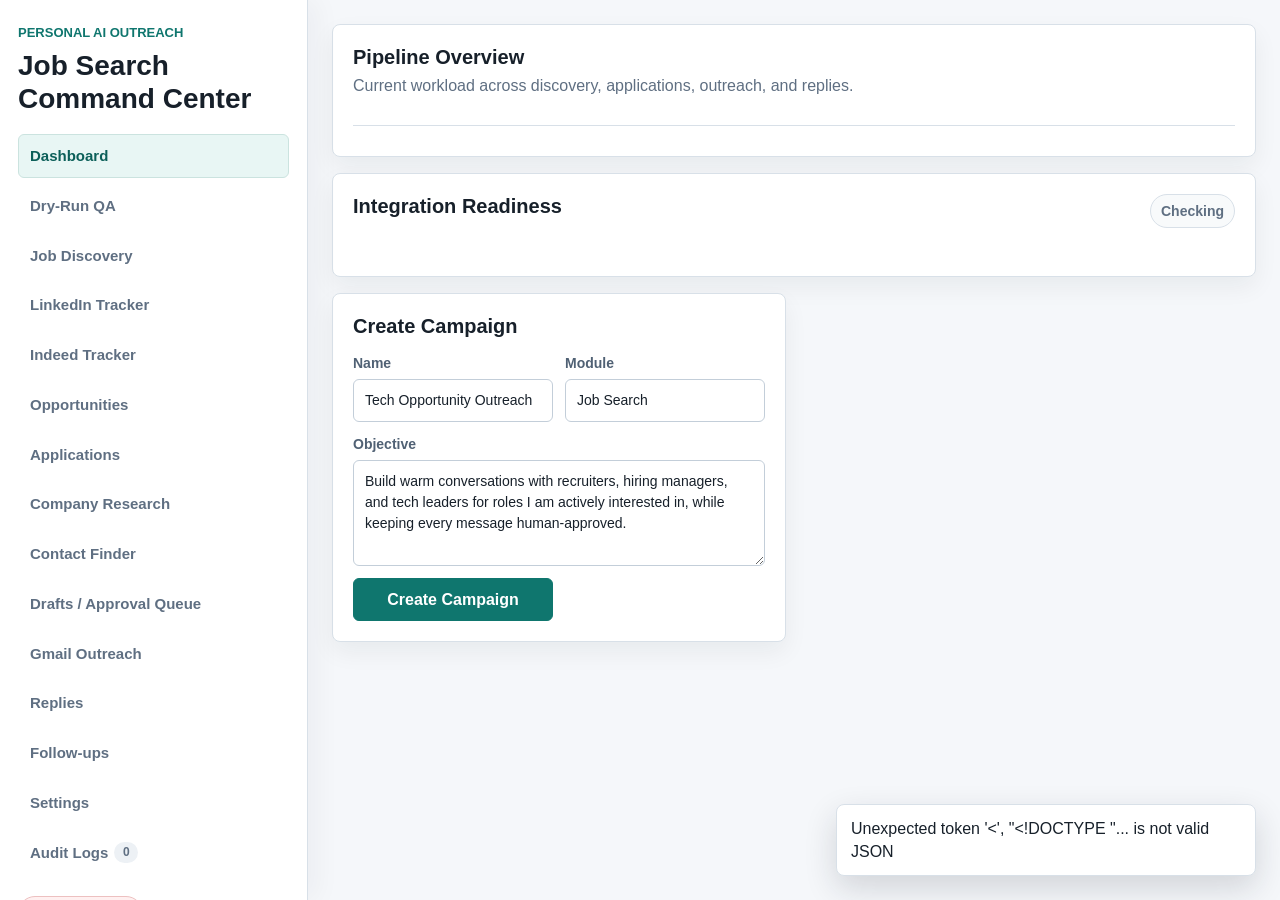
==== dashboard/index.html @ 79f3877e "Build personal job outreach automation agent" ====
<!doctype html>
<html lang="en">
<head>
  <meta charset="utf-8">
  <meta name="viewport" content="width=device-width, initial-scale=1">
  <title>Personal AI Outreach Agent</title>
  <link rel="stylesheet" href="./styles.css?v=20260721-practical-gmail">
</head>
<body>
  <header class="topbar">
    <div>
      <p class="eyebrow">Personal AI Outreach</p>
      <h1>Job Search Command Center</h1>
      <nav class="view-tabs" aria-label="Dashboard views">
        <button class="tab-button active" type="button" data-section-target="dashboard">Dashboard</button>
        <button class="tab-button" type="button" data-section-target="qa-checklist">Dry-Run QA</button>
        <button class="tab-button" type="button" data-section-target="job-discovery">Job Discovery</button>
        <button class="tab-button" type="button" data-section-target="linkedin-tracker">LinkedIn Tracker</button>
        <button class="tab-button" type="button" data-section-target="indeed-tracker">Indeed Tracker</button>
        <button class="tab-button" type="button" data-section-target="opportunities">Opportunities</button>
        <button class="tab-button" type="button" data-section-target="applications">Applications</button>
        <button class="tab-button" type="button" data-section-target="company-research">Company Research</button>
        <button class="tab-button" type="button" data-section-target="contact-finder">Contact Finder</button>
        <button class="tab-button" type="button" data-section-target="drafts">Drafts / Approval Queue</button>
        <button class="tab-button" type="button" data-section-target="gmail-outreach">Gmail Outreach</button>
        <button class="tab-button" type="button" data-section-target="replies">Replies</button>
        <button class="tab-button" type="button" data-section-target="followups">Follow-ups</button>
        <button class="tab-button" type="button" data-section-target="settings">Settings</button>
        <button class="tab-button" type="button" data-view-target="audit-view">
          Audit Logs <span id="audit-tab-count" class="tab-count">0</span>
        </button>
      </nav>
    </div>
    <div class="status-bar">
      <span id="api-status" class="status-pill">Checking API</span>
      <button id="refresh-all" type="button">Refresh Local</button>
    </div>
  </header>

  <main id="workflow-view" class="layout dashboard-view">
    <section class="panel wide dashboard-overview" data-workspace-panel="dashboard">
      <div class="panel-header">
        <div>
          <h2>Pipeline Overview</h2>
          <p class="muted compact-copy">Current workload across discovery, applications, outreach, and replies.</p>
        </div>
      </div>
      <div id="dashboard-kpis" class="metric-grid"></div>
      <div id="dashboard-next-actions" class="next-actions"></div>
    </section>

    <section id="dashboard-section" class="panel wide" data-workspace-panel="dashboard">
      <div class="panel-header">
        <h2>Integration Readiness</h2>
        <span id="readiness-status" class="status-pill">Checking</span>
      </div>
      <div id="readiness-summary" class="summary-grid"></div>
    </section>

    <section class="panel wide" data-workspace-panel="qa-checklist">
      <div class="panel-header">
        <div>
          <h2>Dry-Run QA</h2>
          <p class="muted compact-copy">End-to-end safety check for real job-search opportunities before LLM or live sending.</p>
        </div>
        <span id="qa-status" class="status-pill">Checking</span>
      </div>
      <div id="qa-summary" class="summary-grid"></div>
      <div class="section-actions qa-actions">
        <button class="secondary" type="button" data-qa-target="settings">Settings</button>
        <button class="secondary" type="button" data-qa-target="job-discovery">Job Discovery</button>
        <button class="secondary" type="button" data-qa-target="opportunities">Opportunities</button>
        <button class="secondary" type="button" data-qa-target="drafts">Drafts</button>
        <button class="secondary" type="button" data-qa-target="gmail-outreach">Gmail Outreach</button>
        <button class="secondary" type="button" data-qa-target="replies">Replies</button>
        <button class="secondary" type="button" data-qa-target="followups">Follow-ups</button>
      </div>
      <div id="qa-checklist" class="table-wrap"></div>
    </section>

    <section class="panel" data-workspace-panel="contact-finder">
      <div class="panel-header">
        <h2>Create Contact</h2>
      </div>
      <form id="lead-form" class="form-grid">
        <label>
          Email
          <input name="email" type="email" placeholder="Optional">
        </label>
        <label>
          Contact or team name
          <input name="first_name" type="text" value="Hiring Team" required>
        </label>
        <label>
          Person last name
          <input name="last_name" type="text" placeholder="Optional">
        </label>
        <label>
          Company
          <input name="company" type="text" placeholder="Company name">
        </label>
        <label>
          Role or job
          <input name="title" type="text" placeholder="Software Engineer, AI Engineer, Backend Developer">
        </label>
        <label>
          Source
          <input name="source" type="text" value="manual_job_target">
        </label>
        <label>
          Priority
          <select name="lead_grade">
            <option value="High Priority">High Priority</option>
            <option value="Medium Priority">Medium Priority</option>
            <option value="Low Priority">Low Priority</option>
            <option value="Archive">Archive</option>
          </select>
        </label>
        <label>
          Outreach status
          <select name="outreach_status">
            <option value="DISCOVERED">DISCOVERED</option>
            <option value="ANALYZED">ANALYZED</option>
            <option value="COMPANY_RESEARCHED">COMPANY_RESEARCHED</option>
            <option value="CONTACT_FOUND">CONTACT_FOUND</option>
            <option value="DRAFTED">DRAFTED</option>
            <option value="PENDING_APPROVAL">PENDING_APPROVAL</option>
            <option value="APPROVED">APPROVED</option>
            <option value="SENT">SENT</option>
            <option value="REPLIED">REPLIED</option>
            <option value="FOLLOW_UP_DUE">FOLLOW_UP_DUE</option>
            <option value="CLOSED">CLOSED</option>
          </select>
        </label>
        <label class="full">
          Job or profile URL
          <input name="linkedin_url" type="url" placeholder="LinkedIn profile, company careers page, or job posting">
        </label>
        <label class="full">
          Notes
          <textarea name="notes" rows="3" placeholder="Why this company or role is interesting, what you want to learn, and any personalization notes."></textarea>
        </label>
        <button type="submit">Create Contact</button>
      </form>
    </section>

    <section class="panel" data-workspace-panel="dashboard">
      <div class="panel-header">
        <h2>Create Campaign</h2>
      </div>
      <form id="campaign-form" class="form-grid">
        <label>
          Name
          <input name="name" type="text" value="Tech Opportunity Outreach" required>
        </label>
        <label>
          Module
          <input name="module" type="text" value="Job Search">
        </label>
        <label class="full">
          Objective
          <textarea name="objective" rows="4" required>Build warm conversations with recruiters, hiring managers, and tech leaders for roles I am actively interested in, while keeping every message human-approved.</textarea>
        </label>
        <button type="submit">Create Campaign</button>
      </form>
    </section>

    <section id="job-discovery-section" class="panel wide" data-workspace-panel="job-discovery">
      <div class="panel-header">
        <div>
          <h2>Paste Job URL</h2>
          <p class="muted compact-copy">Fast import for LinkedIn, Indeed, Glassdoor, company careers pages, and ATS links. Public pages can be read automatically; restricted sites are saved without scraping.</p>
        </div>
      </div>
      <form id="job-url-import-form" class="form-grid">
        <label class="full">
          Job URL
          <input name="source_url" type="url" placeholder="Paste LinkedIn, Indeed, company careers, Greenhouse, Lever, Ashby, or Workday URL" required>
        </label>
        <label>
          Source
          <select name="source_hint">
            <option value="AUTO" selected>Auto-detect</option>
            <option value="LINKEDIN">LinkedIn</option>
            <option value="INDEED">Indeed</option>
            <option value="GLASSDOOR">Glassdoor</option>
            <option value="GREENHOUSE">Greenhouse</option>
            <option value="LEVER">Lever</option>
            <option value="ASHBY">Ashby</option>
            <option value="WORKDAY">Workday</option>
            <option value="PUBLIC_JOB_URL">Company / public page</option>
          </select>
        </label>
        <label>
          Contact email if listed
          <input name="contact_email" type="email" placeholder="Optional">
        </label>
        <label>
          Company if visible
          <input name="company_name" type="text" placeholder="Optional for LinkedIn/Indeed">
        </label>
        <label>
          Job title if visible
          <input name="job_title" type="text" placeholder="Optional for LinkedIn/Indeed">
        </label>
        <label>
          Location if visible
          <input name="location" type="text" placeholder="Remote Canada, Toronto, Vancouver">
        </label>
        <label class="full">
          Pasted job description
          <textarea name="pasted_description" rows="7" placeholder="Optional for public pages. Recommended for LinkedIn, Indeed, and Glassdoor because the app saves those URLs without scraping."></textarea>
        </label>
        <label>
          Recruiter / contact profile URL
          <input name="recruiter_profile_url" type="url" placeholder="Optional LinkedIn/contact URL">
        </label>
        <label>
          Recruiter / contact name
          <input name="recruiter_name" type="text" placeholder="Optional">
        </label>
        <label class="full">
          Notes
          <textarea name="notes" rows="2" placeholder="Why this role matters, application status, referral details, or personalization clues."></textarea>
        </label>
        <label class="inline-option">
          <input name="import_result" type="checkbox" checked>
          Save into Opportunities
        </label>
        <button type="submit">Import URL Into Opportunities</button>
      </form>
    </section>

    <section class="panel wide" data-workspace-panel="job-discovery">
      <div class="panel-header">
        <h2>Automated Job Search</h2>
      </div>
      <form id="job-search-form" class="form-grid">
        <label class="full">
          Target roles
          <textarea name="target_roles" rows="4">Junior AI Engineer
AI Engineer
Backend Developer
Software Developer
Web Developer
Full Stack Developer
Frontend Developer
Python Developer
Junior Developer
IT Support
QA Analyst
Automation Developer</textarea>
        </label>
        <label>
          Target locations
          <textarea name="target_locations" rows="5">Canada
Remote Canada
Vancouver, BC
British Columbia
Alberta
Calgary
Edmonton
Saskatchewan
Saskatoon
Regina
Ontario
Toronto
Ottawa
Quebec
Montreal
Manitoba
Winnipeg
Nova Scotia
Halifax</textarea>
        </label>
        <label>
          Target skills
          <textarea name="target_skills" rows="5">Python
FastAPI
React
JavaScript
TypeScript
Node.js
SQL
PostgreSQL
REST API
HTML
CSS
LLM
AI
Automation
Git
Docker
Cloud
GCP</textarea>
        </label>
        <label>
          Sources
          <textarea name="sources" rows="3">remotive
remoteok</textarea>
        </label>
        <label>
          Max jobs per source
          <input name="max_jobs_per_source" type="number" min="1" max="100" value="20">
        </label>
        <label>
          Posted within
          <select name="posted_within_days">
            <option value="3">Last 3 days</option>
            <option value="7">Last 7 days</option>
            <option value="14" selected>Last 14 days</option>
            <option value="30">Last 30 days</option>
            <option value="60">Last 60 days</option>
          </select>
        </label>
        <label class="inline-option">
          <input name="import_results" type="checkbox" checked>
          Import matches into pipeline
        </label>
        <button type="submit">Search Latest Jobs</button>
      </form>
    </section>

    <section class="panel wide" data-workspace-panel="settings">
      <div class="panel-header">
        <div>
          <h2>System Readiness & Safety</h2>
          <p class="muted compact-copy">Non-secret setup state for local testing and Cloud Run deployment.</p>
        </div>
        <span id="settings-status" class="status-pill">Checking</span>
      </div>
      <div id="settings-readiness-summary" class="summary-grid"></div>
      <div id="settings-safety-summary" class="summary-grid"></div>
      <div class="section-actions">
        <button id="settings-refresh" class="secondary" type="button">Refresh Readiness</button>
        <button id="connect-gmail" type="button">Connect Gmail OAuth</button>
      </div>
      <div id="deployment-checklist" class="checklist-grid"></div>
    </section>

    <section class="panel wide" data-workspace-panel="settings">
      <div class="panel-header">
        <div>
          <h2>Profile & Job Preferences</h2>
          <p class="muted compact-copy">This profile drives fit scoring, application tracking, and draft context.</p>
        </div>
      </div>
      <div id="profile-summary" class="summary-grid"></div>
      <form id="profile-form" class="form-grid">
        <label>
          Name
          <input name="owner_name" type="text" placeholder="Prakriti Dhital">
        </label>
        <label>
          Primary email
          <input name="primary_email" type="email" placeholder="prakriti.dhital.tech@gmail.com">
        </label>
        <label>
          Outreach email
          <input name="outreach_email" type="email" placeholder="prakriti.dhital.tech@gmail.com">
        </label>
        <label>
          Default resume version
          <input name="default_resume_version" type="text" placeholder="Resume - Tech Opportunities">
        </label>
        <label class="full">
          Target roles
          <textarea name="target_roles" rows="4" placeholder="Junior AI Engineer&#10;Backend Developer&#10;Software Developer"></textarea>
        </label>
        <label>
          Target locations
          <textarea name="target_locations" rows="5" placeholder="Canada&#10;Remote Canada&#10;Vancouver&#10;Alberta"></textarea>
        </label>
        <label>
          Target skills
          <textarea name="target_skills" rows="5" placeholder="Python&#10;FastAPI&#10;React&#10;SQL"></textarea>
        </label>
        <label>
          LinkedIn profile URL
          <input name="linkedin_profile_url" type="url" placeholder="https://www.linkedin.com/in/...">
        </label>
        <label>
          GitHub URL
          <input name="github_url" type="url" placeholder="https://github.com/...">
        </label>
        <label class="full">
          Portfolio URL
          <input name="portfolio_url" type="url" placeholder="https://...">
        </label>
        <label class="full">
          Resume / profile summary
          <textarea name="resume_summary" rows="4" placeholder="Short profile summary used later for fit analysis and outreach drafts."></textarea>
        </label>
        <button type="submit">Save Profile Settings</button>
      </form>
    </section>

    <section class="panel wide" data-workspace-panel="settings">
      <div class="panel-header">
        <h2>Source Coverage</h2>
      </div>
      <div class="table-wrap">
        <table>
          <thead>
            <tr>
              <th>Source</th>
              <th>Status</th>
              <th>Best Use</th>
              <th>Requirement</th>
            </tr>
          </thead>
          <tbody>
            <tr>
              <td>Remotive</td>
              <td><span class="badge sent">Connected</span></td>
              <td>Remote technical roles</td>
              <td>No key</td>
            </tr>
            <tr>
              <td>RemoteOK</td>
              <td><span class="badge sent">Connected</span></td>
              <td>Remote technical roles</td>
              <td>No key</td>
            </tr>
            <tr>
              <td>Adzuna Canada</td>
              <td><span class="badge pending_approval">Optional</span></td>
              <td>Canada job-board coverage</td>
              <td>API app id/key</td>
            </tr>
            <tr>
              <td>Company career pages</td>
              <td><span class="badge sent">Connected</span></td>
              <td>Greenhouse, Lever, Ashby, public career pages</td>
              <td>Public URL</td>
            </tr>
            <tr>
              <td>Indeed / Glassdoor</td>
              <td><span class="badge rejected">API required</span></td>
              <td>Use approved provider export, partner API, or pasted job URL</td>
              <td>Approved access</td>
            </tr>
            <tr>
              <td>Canada Job Bank</td>
              <td><span class="badge pending_approval">Adapter planned</span></td>
              <td>Canada-specific roles and alerts</td>
              <td>Approved feed/export or URL source</td>
            </tr>
          </tbody>
        </table>
      </div>
    </section>

    <section class="panel wide" data-workspace-panel="linkedin-tracker">
      <div class="panel-header">
        <div>
          <h2>LinkedIn Tracker</h2>
          <p class="muted compact-copy">Manual-safe tracking only. Paste a job URL and description; the app will not scrape LinkedIn or send LinkedIn messages.</p>
        </div>
      </div>
      <form id="linkedin-import-form" class="form-grid">
        <label class="full">
          LinkedIn job URL
          <input name="source_url" type="url" placeholder="https://www.linkedin.com/jobs/view/...">
        </label>
        <label>
          Company if visible
          <input name="company_name" type="text" placeholder="Optional if you only have the URL">
        </label>
        <label>
          Job title if visible
          <input name="job_title" type="text" placeholder="Optional if you only have the URL">
        </label>
        <label>
          Location
          <input name="location" type="text" placeholder="Canada, Remote Canada, Vancouver">
        </label>
        <label>
          Required skills
          <textarea name="required_skills" rows="4" placeholder="Python&#10;FastAPI&#10;React"></textarea>
        </label>
        <label class="full">
          Pasted job description
          <textarea name="description" rows="7" placeholder="Paste the LinkedIn job description. The app analyzes only what you paste."></textarea>
        </label>
        <label>
          Recruiter / hiring manager profile URL
          <input name="recruiter_profile_url" type="url" placeholder="https://www.linkedin.com/in/...">
        </label>
        <label>
          Recruiter / hiring manager name
          <input name="recruiter_name" type="text" placeholder="Optional">
        </label>
        <label class="full">
          Notes
          <textarea name="notes" rows="3" placeholder="Why this role is interesting, referral notes, or personalization clues."></textarea>
        </label>
        <button type="submit">Import LinkedIn Opportunity</button>
      </form>
    </section>

    <section class="panel wide" data-workspace-panel="indeed-tracker">
      <div class="panel-header">
        <div>
          <h2>Indeed Tracker</h2>
          <p class="muted compact-copy">Use this for jobs you found on Indeed. Paste the URL and description when available; no unsupported scraping is performed.</p>
        </div>
      </div>
      <form id="indeed-import-form" class="form-grid">
        <label class="full">
          Indeed job URL
          <input name="source_url" type="url" placeholder="https://ca.indeed.com/viewjob?...">
        </label>
        <label>
          Company if visible
          <input name="company_name" type="text" placeholder="Optional if you only have the URL">
        </label>
        <label>
          Job title if visible
          <input name="job_title" type="text" placeholder="Optional if you only have the URL">
        </label>
        <label>
          Location
          <input name="location" type="text" placeholder="Canada, Remote Canada, Alberta">
        </label>
        <label>
          Required skills
          <textarea name="required_skills" rows="4" placeholder="Python&#10;SQL&#10;JavaScript"></textarea>
        </label>
        <label class="full">
          Pasted job description
          <textarea name="description" rows="7" placeholder="Paste the Indeed job description. The app analyzes only what you paste."></textarea>
        </label>
        <label>
          Contact email if listed
          <input name="contact_email" type="email" placeholder="Optional">
        </label>
        <label class="full">
          Notes
          <textarea name="notes" rows="3" placeholder="Why this role is worth tracking or outreach."></textarea>
        </label>
        <button type="submit">Import Indeed Opportunity</button>
      </form>
    </section>

    <section class="panel wide" data-workspace-panel="indeed-tracker">
      <div class="panel-header">
        <h2>Indeed CSV Import</h2>
      </div>
      <form id="indeed-csv-form" class="form-grid">
        <label class="full">
          CSV rows
          <textarea name="csv_rows" rows="7" placeholder="source_url,company_name,job_title,location,description,required_skills,contact_email,notes"></textarea>
        </label>
        <button class="secondary" type="button" data-action="fill-indeed-template">Fill Indeed CSV Template</button>
        <button type="submit">Import Indeed CSV</button>
      </form>
    </section>

    <section class="panel wide" data-workspace-panel="job-discovery">
      <div class="panel-header">
        <div>
          <h2>Saved Company Career Sources</h2>
          <p class="muted compact-copy">Optional. Save companies only when you want to rescan their career pages repeatedly.</p>
        </div>
        <span id="career-source-count" class="count">0</span>
      </div>
      <form id="career-source-form" class="form-grid">
        <label>
          Company
          <input name="company_name" type="text" placeholder="Shopify, TELUS, RBC, Clio" required>
        </label>
        <label>
          Source type
          <select name="source_type">
            <option value="company_careers">Company careers page</option>
            <option value="greenhouse">Greenhouse board</option>
            <option value="lever">Lever board</option>
            <option value="ashby">Ashby board</option>
            <option value="workday">Workday careers page</option>
            <option value="other_public_board">Other public board</option>
          </select>
        </label>
        <label class="full">
          Careers URL
          <input name="careers_url" type="url" placeholder="https://company.com/careers or https://boards.greenhouse.io/company" required>
        </label>
        <label class="full">
          Notes
          <textarea name="notes" rows="2" placeholder="Why this company is interesting or what roles to watch for."></textarea>
        </label>
        <button type="submit">Save Career Source</button>
        <button id="scan-career-sources" class="secondary" type="button">Scan Saved Active Sources</button>
      </form>
      <div id="career-sources-list" class="table-wrap"></div>
    </section>

    <section class="panel wide" data-workspace-panel="job-discovery">
      <div class="panel-header">
        <h2>Company Careers URL Discovery</h2>
      </div>
      <form id="job-source-discovery-form" class="form-grid">
        <label class="full">
          Target roles
          <textarea name="target_roles" rows="4">Junior AI Engineer
AI Engineer
Backend Developer
Software Developer
Web Developer
Full Stack Developer
Frontend Developer
Python Developer
Junior Developer
IT Support
QA Analyst
Automation Developer</textarea>
        </label>
        <label>
          Target locations
          <textarea name="target_locations" rows="5">Canada
Remote Canada
Vancouver, BC
British Columbia
Alberta
Calgary
Edmonton
Saskatchewan
Saskatoon
Regina
Ontario
Toronto
Ottawa
Quebec
Montreal
Manitoba
Winnipeg
Nova Scotia
Halifax</textarea>
        </label>
        <label>
          Target skills
          <textarea name="target_skills" rows="5">Python
FastAPI
React
JavaScript
TypeScript
Node.js
SQL
PostgreSQL
REST API
HTML
CSS
LLM
AI
Automation
Git
Docker
Cloud
GCP</textarea>
        </label>
        <label class="full">
          One-off source URLs
          <textarea name="source_urls" rows="5" required placeholder="https://company.com/careers&#10;https://boards.greenhouse.io/company&#10;https://jobs.lever.co/company&#10;https://company.ashbyhq.com"></textarea>
        </label>
        <label class="inline-option">
          <input name="import_results" type="checkbox" checked>
          Import matches into pipeline
        </label>
        <button type="submit">Scan One-Off Career URLs</button>
      </form>
    </section>

    <section class="panel wide" data-workspace-panel="job-discovery">
      <div class="panel-header">
        <div>
          <h2>Quick Job Import</h2>
          <p class="muted compact-copy">Use this when you already have one posting URL. The app will score it and move it into Opportunities.</p>
        </div>
      </div>
      <form id="quick-job-import-form" class="form-grid">
        <label>
          Company
          <input name="company" type="text" placeholder="Company name" required>
        </label>
        <label>
          Job title
          <input name="title" type="text" placeholder="Junior Software Developer" required>
        </label>
        <label>
          Location
          <input name="location" type="text" placeholder="Canada, Remote, Vancouver, Calgary">
        </label>
        <label>
          Job URL
          <input name="url" type="url" placeholder="https://company.com/jobs/...">
        </label>
        <label class="full">
          Job description
          <textarea name="description" rows="5" placeholder="Paste the job description here if the source does not provide enough detail."></textarea>
        </label>
        <label>
          Skills from posting
          <textarea name="required_skills" rows="3" placeholder="Python&#10;FastAPI&#10;React"></textarea>
        </label>
        <label>
          Contact email if visible
          <input name="contact_email" type="email" placeholder="careers@company.com">
        </label>
        <label class="full">
          Notes
          <textarea name="notes" rows="3" placeholder="Why this role is interesting, application notes, recruiter info, or anything personal to include later."></textarea>
        </label>
        <button type="submit">Import One Job</button>
      </form>
    </section>

    <section class="panel wide muted-panel" data-workspace-panel="job-discovery">
      <div class="panel-header">
        <div>
          <h2>Advanced Bulk Job Rows</h2>
          <p class="muted compact-copy">Use this only for pasted/exported rows. For normal use, automated search, career URL scan, or Quick Job Import is easier.</p>
        </div>
      </div>
      <form id="job-discovery-form" class="form-grid">
        <label class="full">
          Target roles
          <textarea name="target_roles" rows="4">Junior AI Engineer
AI Engineer
Backend Developer
Software Developer
Web Developer
Full Stack Developer
Frontend Developer
Python Developer
Junior Developer
IT Support
QA Analyst
Automation Developer</textarea>
        </label>
        <label>
          Target locations
          <textarea name="target_locations" rows="5">Canada
Remote Canada
Vancouver, BC
British Columbia
Alberta
Calgary
Edmonton
Saskatchewan
Saskatoon
Regina
Ontario
Toronto
Ottawa
Quebec
Montreal
Manitoba
Winnipeg
Nova Scotia
Halifax</textarea>
        </label>
        <label>
          Target skills
          <textarea name="target_skills" rows="5">Python
FastAPI
React
JavaScript
TypeScript
Node.js
SQL
PostgreSQL
REST API
HTML
CSS
LLM
AI
Automation
Git
Docker
Cloud
GCP</textarea>
        </label>
        <label class="full">
          Job rows
          <textarea name="job_rows" rows="7" placeholder="company|title|location|url|description|company_summary|tech_stack|role_fit|source_links|contact_email|contact_name|contact_url|source"></textarea>
        </label>
        <button class="secondary" type="button" data-action="fill-job-template">Fill Job Template</button>
        <button type="submit">Import Discovered Jobs</button>
      </form>
    </section>

    <section class="panel wide" data-workspace-panel="contact-finder">
      <div class="panel-header">
        <h2>Batch Import Contacts</h2>
      </div>
      <form id="batch-lead-form" class="form-grid">
        <label class="full">
          CSV rows
          <textarea name="csv" rows="6" placeholder="email,first_name,last_name,company,title,source,lead_grade,outreach_status,linkedin_url,notes"></textarea>
        </label>
        <button class="secondary" type="button" data-action="fill-contact-template">Fill CSV Template</button>
        <button type="submit">Import CSV Contacts</button>
      </form>
    </section>

    <section id="opportunities-section" class="panel wide" data-workspace-panel="opportunities">
      <div class="panel-header">
        <h2>Opportunities</h2>
        <span id="lead-count" class="count">0</span>
      </div>
      <div id="queue-summary" class="summary-grid"></div>
      <div class="queue-toolbar">
        <label>
          Safe batch limit
          <input id="pipeline-batch-limit" type="number" min="1" max="25" value="5">
        </label>
        <p class="muted compact-copy">
          Advances discovered, analyzed, and company-researched opportunities. Does not generate drafts, approve, or send.
        </p>
        <button id="run-pipeline-batch" type="button">Run Safe Pipeline Batch</button>
      </div>
      <div class="queue-toolbar">
        <label>
          Outreach
          <select id="lead-outreach-filter">
            <option value="">All statuses</option>
            <option value="DISCOVERED">DISCOVERED</option>
            <option value="ANALYZED">ANALYZED</option>
            <option value="COMPANY_RESEARCHED">COMPANY_RESEARCHED</option>
            <option value="CONTACT_FOUND">CONTACT_FOUND</option>
            <option value="DRAFTED">DRAFTED</option>
            <option value="PENDING_APPROVAL">PENDING_APPROVAL</option>
            <option value="APPROVED">APPROVED</option>
            <option value="SENT">SENT</option>
            <option value="REPLIED">REPLIED</option>
            <option value="FOLLOW_UP_DUE">FOLLOW_UP_DUE</option>
            <option value="CLOSED">CLOSED</option>
          </select>
        </label>
        <label>
          Priority
          <select id="lead-grade-filter">
            <option value="">All priorities</option>
            <option value="High Priority">High Priority</option>
            <option value="Medium Priority">Medium Priority</option>
            <option value="Low Priority">Low Priority</option>
            <option value="Archive">Archive</option>
          </select>
        </label>
        <label>
          Search
          <input id="lead-search" type="search" placeholder="Name, company, role">
        </label>
        <button id="clear-lead-filters" class="secondary" type="button">Clear</button>
      </div>
      <div id="leads-list" class="table-wrap"></div>
      <div id="opportunity-detail" class="detail-panel"></div>
    </section>

    <section id="applications-section" class="panel wide" data-workspace-panel="applications">
      <div class="panel-header">
        <h2>Applications</h2>
        <span id="application-count" class="count">0</span>
      </div>
      <div id="application-summary" class="summary-grid"></div>
      <div class="application-toolbar">
        <label>
          Status
          <select id="application-status-filter">
            <option value="">All statuses</option>
            <option value="SAVED">SAVED</option>
            <option value="APPLIED">APPLIED</option>
            <option value="CONTACT_SEARCH_NEEDED">CONTACT_SEARCH_NEEDED</option>
            <option value="CONTACT_FOUND">CONTACT_FOUND</option>
            <option value="OUTREACH_DRAFTED">OUTREACH_DRAFTED</option>
            <option value="OUTREACH_APPROVED">OUTREACH_APPROVED</option>
            <option value="OUTREACH_SENT">OUTREACH_SENT</option>
            <option value="REPLIED">REPLIED</option>
            <option value="INTERVIEW">INTERVIEW</option>
            <option value="REJECTED">REJECTED</option>
            <option value="FOLLOW_UP_DUE">FOLLOW_UP_DUE</option>
            <option value="CLOSED">CLOSED</option>
          </select>
        </label>
        <label>
          Source
          <select id="application-source-filter">
            <option value="">All sources</option>
          </select>
        </label>
        <label>
          Search
          <input id="application-search" type="search" placeholder="Company, role, source, notes">
        </label>
        <button id="clear-application-filters" class="secondary" type="button">Clear</button>
      </div>
      <div id="applications-list" class="table-wrap"></div>
    </section>

    <section class="panel wide" data-workspace-panel="applications">
      <div class="panel-header">
        <div>
          <h2>Manual Application Entry</h2>
          <p class="muted compact-copy">Use this only for applications that were not created from an Opportunity.</p>
        </div>
      </div>
      <form id="application-form" class="form-grid">
        <label>
          Company
          <input name="company_name" type="text" placeholder="Company name" required>
        </label>
        <label>
          Job title
          <input name="job_title" type="text" placeholder="Software Developer" required>
        </label>
        <label>
          Source
          <select name="source">
            <option value="LinkedIn">LinkedIn</option>
            <option value="Indeed">Indeed</option>
            <option value="Company Site">Company Site</option>
            <option value="Referral">Referral</option>
            <option value="Other">Other</option>
          </select>
        </label>
        <label>
          Status
          <select name="status">
            <option value="SAVED">SAVED</option>
            <option value="APPLIED">APPLIED</option>
            <option value="CONTACT_SEARCH_NEEDED">CONTACT_SEARCH_NEEDED</option>
            <option value="CONTACT_FOUND">CONTACT_FOUND</option>
            <option value="OUTREACH_DRAFTED">OUTREACH_DRAFTED</option>
            <option value="OUTREACH_APPROVED">OUTREACH_APPROVED</option>
            <option value="OUTREACH_SENT">OUTREACH_SENT</option>
            <option value="REPLIED">REPLIED</option>
            <option value="INTERVIEW">INTERVIEW</option>
            <option value="REJECTED">REJECTED</option>
            <option value="FOLLOW_UP_DUE">FOLLOW_UP_DUE</option>
            <option value="CLOSED">CLOSED</option>
          </select>
        </label>
        <label>
          Location
          <input name="location" type="text" placeholder="Remote Canada, Vancouver, Calgary">
        </label>
        <label>
          Applied date
          <input name="applied_date" type="date">
        </label>
        <label class="full">
          Job URL
          <input name="job_url" type="url" placeholder="LinkedIn, Indeed, company careers page, or ATS link">
        </label>
        <label>
          Resume version
          <input name="resume_version" type="text" placeholder="Resume - AI Backend v1">
        </label>
        <label>
          Cover letter version
          <input name="cover_letter_version" type="text" placeholder="Optional">
        </label>
        <label>
          Gmail thread ID
          <input name="gmail_thread_id" type="text" placeholder="Optional">
        </label>
        <label class="inline-option">
          <input name="contact_found" type="checkbox">
          Contact found
        </label>
        <label class="full">
          Notes
          <textarea name="notes" rows="3" placeholder="Application notes, platform details, next step, or follow-up reminder."></textarea>
        </label>
        <button type="submit">Save Application</button>
      </form>
    </section>

    <section id="company-research-section" class="panel wide" data-workspace-panel="company-research">
      <div class="panel-header">
        <h2>Company Research</h2>
        <span id="company-research-count" class="count">0</span>
      </div>
      <div id="company-research-list" class="table-wrap"></div>
    </section>

    <section id="contacts-section" class="panel wide" data-workspace-panel="contact-finder">
      <div class="panel-header">
        <h2>Contacts</h2>
        <span id="contact-count" class="count">0</span>
      </div>
      <div id="contacts-list" class="table-wrap"></div>
    </section>

    <section class="panel" data-workspace-panel="drafts">
      <div class="panel-header">
        <h2>Generate Draft</h2>
      </div>
      <form id="draft-form" class="form-grid">
        <label>
          Contact
          <select name="lead_id" required></select>
        </label>
        <label>
          Campaign
          <select name="campaign_id"></select>
        </label>
        <label class="full">
          Call to action
          <input name="call_to_action" type="text" value="Open to a brief conversation next week?">
        </label>
        <label class="full">
          Extra context
          <textarea name="extra_context" rows="3">Use a warm, concise job-search networking tone.</textarea>
        </label>
        <button type="submit">Generate Draft</button>
      </form>
    </section>

    <section class="panel" data-workspace-panel="replies">
      <div class="panel-header">
        <h2>Classify Reply</h2>
      </div>
      <form id="reply-form" class="form-grid">
        <label>
          Sent draft
          <select name="draft_id" required></select>
        </label>
        <label>
          From email
          <input name="from_email" type="email" value="recruiter@example.com" required>
        </label>
        <label class="full">
          Reply body
          <textarea name="body" rows="4" required>This is interesting. Can we schedule a call?</textarea>
        </label>
        <button type="submit">Classify Reply</button>
      </form>
    </section>

    <section id="drafts-section" class="panel wide" data-workspace-panel="drafts">
      <div class="panel-header">
        <div>
          <h2>Draft Approval Queue</h2>
          <p class="muted compact-copy">Approved drafts need a real public email before Gmail send/dry-run.</p>
        </div>
        <div class="section-actions">
          <button id="find-draft-emails" class="secondary" type="button">Find Missing Emails</button>
        </div>
        <span id="draft-count" class="count">0</span>
      </div>
      <div id="drafts-list" class="draft-grid"></div>
    </section>

    <section id="sent-section" class="panel wide" data-workspace-panel="gmail-outreach">
      <div class="panel-header">
        <div>
          <h2>Gmail Outreach</h2>
          <p class="muted compact-copy">Approved messages only. Dry run stays on unless LIVE_SEND is enabled.</p>
        </div>
        <span id="sent-count" class="count">0</span>
      </div>
      <div id="sent-summary" class="summary-grid"></div>
      <div id="sent-list" class="table-wrap"></div>
    </section>

    <section id="replies-section" class="panel wide" data-workspace-panel="replies">
      <div class="panel-header">
        <div>
          <h2>Replies</h2>
          <p class="muted compact-copy">Sync Gmail replies or classify a pasted reply for a sent draft.</p>
        </div>
        <span id="reply-count" class="count">0</span>
      </div>
      <div id="reply-summary" class="summary-grid"></div>
      <div class="section-actions">
        <button id="sync-email-replies" class="secondary" type="button">Sync Gmail Replies</button>
      </div>
      <div id="replies-list" class="table-wrap"></div>
    </section>

    <section id="followups-section" class="panel wide" data-workspace-panel="followups">
      <div class="panel-header">
        <div>
          <h2>Follow-ups</h2>
          <p class="muted compact-copy">Create follow-up drafts for sent outreach with no reply. Drafts still require review.</p>
        </div>
        <span id="followup-count" class="count">0</span>
      </div>
      <div id="followup-summary" class="summary-grid"></div>
      <div class="followup-toolbar">
        <label>
          Days since sent
          <input id="followup-days" type="number" min="0" max="90" value="3">
          <small class="field-hint">Use 0 only for same-day local QA.</small>
        </label>
        <label>
          Max drafts
          <input id="followup-limit" type="number" min="1" max="200" value="10">
        </label>
        <label>
          Call to action
          <input id="followup-cta" type="text" value="Would it be worth a quick conversation this week?">
        </label>
        <button id="generate-followups" type="button">Generate Follow-up Drafts</button>
      </div>
      <div id="followup-list" class="table-wrap"></div>
    </section>

  </main>

  <main id="audit-view" class="layout dashboard-view" hidden>
    <section class="panel wide">
      <div class="panel-header">
        <div>
          <h2>Audit History</h2>
          <p class="muted compact-copy">
            Full workflow trace for imports, drafts, approvals, rejections, sends, and reply classifications.
          </p>
        </div>
        <span id="audit-count" class="count">0</span>
      </div>
      <div class="audit-toolbar">
        <span id="audit-shown-count" class="muted">Showing recent activity</span>
        <button id="audit-back" class="secondary" type="button">Back to Workbench</button>
      </div>
      <div id="audit-list" class="timeline audit-list"></div>
    </section>
  </main>

  <div id="toast" class="toast" hidden></div>
  <script src="./app.js?v=20260721-practical-gmail"></script>
</body>
</html>
---- dashboard/styles.css ----
:root {
  --bg: #f5f7fa;
  --panel: #ffffff;
  --panel-subtle: #f9fbfc;
  --ink: #17202a;
  --muted: #5f6f82;
  --line: #d8e0e8;
  --line-strong: #c3ced9;
  --accent: #0f766e;
  --accent-dark: #0b5f59;
  --accent-soft: #e8f6f4;
  --indigo: #334e8f;
  --warning: #9a6400;
  --warning-soft: #fff5dd;
  --danger: #a73b3b;
  --danger-soft: #fff0f0;
  --success: #237346;
  --success-soft: #edf8f1;
  --shadow: 0 10px 24px rgba(23, 32, 42, 0.06);
}

* {
  box-sizing: border-box;
}

body {
  margin: 0;
  background: var(--bg);
  color: var(--ink);
  font-family: Inter, "Segoe UI", Arial, Helvetica, sans-serif;
  font-size: 16px;
  line-height: 1.45;
}

button,
input,
select,
textarea {
  font: inherit;
}

h1,
h2,
h3,
p {
  margin-top: 0;
}

h1 {
  margin-bottom: 18px;
  font-size: 28px;
  line-height: 1.2;
}

h2 {
  margin-bottom: 0;
  font-size: 20px;
  line-height: 1.25;
}

h3 {
  margin-bottom: 8px;
  font-size: 16px;
}

a {
  color: var(--indigo);
}

[hidden] {
  display: none !important;
}

.topbar {
  position: fixed;
  inset: 0 auto 0 0;
  z-index: 30;
  display: flex;
  width: 308px;
  flex-direction: column;
  justify-content: space-between;
  gap: 22px;
  overflow-y: auto;
  border-right: 1px solid var(--line);
  background: #ffffff;
  padding: 24px 18px;
  box-shadow: 10px 0 24px rgba(23, 32, 42, 0.04);
}

.eyebrow {
  margin-bottom: 6px;
  color: var(--accent);
  font-size: 13px;
  font-weight: 800;
  letter-spacing: 0;
  text-transform: uppercase;
}

.view-tabs {
  display: grid;
  gap: 6px;
}

.tab-button {
  justify-content: flex-start;
  width: 100%;
  min-height: 42px;
  border: 1px solid transparent;
  border-radius: 6px;
  padding: 10px 11px;
  color: var(--muted);
  background: transparent;
  text-align: left;
  font-size: 15px;
  font-weight: 700;
}

.tab-button:hover,
.tab-button.active {
  color: var(--accent-dark);
  border-color: #cbe3df;
  background: var(--accent-soft);
}

.tab-count {
  display: inline-flex;
  align-items: center;
  justify-content: center;
  min-width: 24px;
  min-height: 21px;
  margin-left: 6px;
  border-radius: 999px;
  padding: 0 7px;
  background: #edf1f5;
  color: var(--muted);
  font-size: 12px;
}

.status-bar {
  display: grid;
  gap: 10px;
}

.status-pill,
.count {
  display: inline-flex;
  align-items: center;
  justify-content: center;
  min-height: 34px;
  width: fit-content;
  border: 1px solid var(--line);
  border-radius: 999px;
  padding: 4px 10px;
  color: var(--muted);
  background: #f8fafb;
  font-size: 14px;
  font-weight: 700;
}

.status-pill.ok {
  color: var(--success);
  border-color: #b8ddc7;
  background: var(--success-soft);
}

.status-pill.error {
  color: var(--danger);
  border-color: #edc0c0;
  background: var(--danger-soft);
}

.layout {
  display: grid;
  grid-template-columns: repeat(12, minmax(0, 1fr));
  gap: 16px;
  width: calc(100% - 308px);
  max-width: 1720px;
  margin-left: 308px;
  padding: 24px 24px 40px;
}

.panel {
  grid-column: span 6;
  min-width: 0;
  border: 1px solid var(--line);
  border-radius: 8px;
  background: var(--panel);
  padding: 20px;
  box-shadow: var(--shadow);
}

.wide {
  grid-column: 1 / -1;
}

.panel-header {
  display: flex;
  justify-content: space-between;
  gap: 16px;
  align-items: flex-start;
  margin-bottom: 14px;
}

.dashboard-overview {
  padding-bottom: 16px;
}

.metric-grid {
  display: grid;
  grid-template-columns: repeat(6, minmax(132px, 1fr));
  gap: 10px;
}

.metric-card,
.summary-card,
.next-action-item {
  border: 1px solid var(--line);
  border-radius: 8px;
  background: var(--panel-subtle);
  padding: 12px;
  min-width: 0;
}

.metric-card span,
.summary-card span,
.next-action-item span,
.next-action-item small,
.metric-card small {
  display: block;
  color: var(--muted);
  font-size: 14px;
  font-weight: 600;
}

.summary-card small {
  display: block;
  margin-top: 4px;
  color: var(--muted);
  font-size: 13px;
  font-weight: 500;
}

.metric-card strong,
.summary-card strong,
.next-action-item strong {
  display: block;
  color: var(--ink);
  font-size: 26px;
  line-height: 1.12;
  overflow-wrap: anywhere;
}

.next-actions {
  margin-top: 14px;
  border-top: 1px solid var(--line);
  padding-top: 14px;
}

.next-action-header {
  display: flex;
  justify-content: space-between;
  gap: 14px;
  align-items: center;
  margin-bottom: 10px;
}

.next-action-header h3 {
  margin: 0;
}

.next-action-grid {
  display: grid;
  grid-template-columns: repeat(5, minmax(120px, 1fr));
  gap: 10px;
}

.summary-grid {
  display: grid;
  grid-template-columns: repeat(auto-fit, minmax(190px, 1fr));
  gap: 10px;
  margin-bottom: 14px;
}

.summary-card {
  border-left: 4px solid var(--accent);
}

.summary-card.warning {
  border-left-color: var(--warning);
}

.summary-card.success {
  border-left-color: var(--success);
}

.summary-card.muted-card {
  border-left-color: #9aa7b5;
}

.setting-summary-card {
  min-height: 96px;
  padding: 12px 14px;
}

.setting-summary-card strong {
  max-width: 100%;
  font-size: 18px;
  line-height: 1.2;
  font-weight: 750;
}

.setting-summary-card span {
  margin-top: 3px;
  font-size: 13px;
  line-height: 1.25;
}

.setting-summary-card small {
  margin-top: 8px;
  font-size: 13px;
  line-height: 1.35;
}

.queue-toolbar,
.application-toolbar,
.followup-toolbar {
  display: grid;
  grid-template-columns: 170px 160px minmax(240px, 1fr) auto;
  gap: 12px;
  align-items: end;
  border: 1px solid var(--line);
  border-radius: 8px;
  margin-bottom: 14px;
  padding: 12px;
  background: var(--panel-subtle);
}

.queue-toolbar p,
.application-toolbar p,
.followup-toolbar p {
  margin: 0;
  align-self: center;
}

.section-actions {
  display: flex;
  justify-content: flex-end;
  gap: 10px;
  margin-bottom: 14px;
}

.section-actions button {
  width: auto;
}

.checklist-grid {
  display: grid;
  grid-template-columns: repeat(auto-fit, minmax(220px, 1fr));
  gap: 10px;
  margin-top: 12px;
}

.checklist-item {
  display: grid;
  gap: 5px;
  border: 1px solid var(--line);
  border-radius: 8px;
  padding: 12px;
  background: var(--panel-subtle);
}

.checklist-item span {
  width: fit-content;
  border-radius: 999px;
  padding: 3px 8px;
  font-size: 12px;
  font-weight: 700;
}

.checklist-item.done span {
  color: var(--success);
  background: var(--success-soft);
}

.checklist-item.pending span {
  color: #8a5d00;
  background: #fff3cd;
}

.checklist-item strong {
  color: var(--ink);
  font-size: 14px;
}

.form-grid {
  display: grid;
  grid-template-columns: repeat(2, minmax(0, 1fr));
  gap: 12px;
}

.nested-form {
  margin-top: 10px;
}

label {
  display: grid;
  gap: 6px;
  color: #506174;
  font-size: 14px;
  font-weight: 600;
}

.full {
  grid-column: 1 / -1;
}

.inline-option {
  display: flex;
  gap: 8px;
  align-items: center;
  font-weight: 600;
}

.inline-option input {
  width: auto;
}

input,
select,
textarea {
  width: 100%;
  min-height: 42px;
  border: 1px solid var(--line-strong);
  border-radius: 6px;
  padding: 10px 11px;
  color: var(--ink);
  background: #ffffff;
  font-weight: 400;
}

textarea {
  resize: vertical;
  line-height: 1.5;
}

.raw-target-textarea {
  display: none;
}

.tag-editor {
  display: grid;
  gap: 10px;
  width: 100%;
  border: 1px solid var(--line-strong);
  border-radius: 8px;
  padding: 10px;
  background: #ffffff;
}

.tag-list,
.tag-suggestions {
  display: flex;
  flex-wrap: wrap;
  gap: 7px;
  min-height: 28px;
}

.tag-chip,
.tag-suggestion {
  width: auto;
  min-height: 30px;
  border-radius: 999px;
  padding: 5px 9px;
  font-size: 13px;
  line-height: 1.2;
  white-space: normal;
}

.tag-chip {
  gap: 6px;
  color: var(--accent-dark);
  border-color: #b7d7d3;
  background: var(--accent-soft);
}

.tag-chip:hover {
  color: #ffffff;
}

.tag-chip strong {
  font-size: 14px;
  line-height: 1;
}

.tag-suggestion {
  color: #506174;
  border-color: var(--line);
  background: #f8fafb;
  font-weight: 600;
}

.tag-suggestion:hover {
  color: var(--accent-dark);
  border-color: #b7d7d3;
  background: var(--accent-soft);
}

.tag-empty {
  color: var(--muted);
  font-size: 13px;
  font-weight: 500;
}

.tag-input-row {
  display: grid;
  grid-template-columns: minmax(180px, 1fr) auto;
  gap: 8px;
}

.tag-input-row input,
.tag-add-button {
  min-height: 38px;
}

.source-toggle-grid {
  display: grid;
  grid-template-columns: repeat(auto-fit, minmax(180px, 1fr));
  gap: 8px;
}

.source-toggle {
  display: grid;
  grid-template-columns: auto minmax(0, 1fr);
  gap: 9px;
  align-items: start;
  min-height: 76px;
  border: 1px solid var(--line-strong);
  border-radius: 8px;
  padding: 10px;
  background: #ffffff;
}

.source-toggle.disabled {
  color: #6f7b88;
  background: #f3f6f8;
}

.source-toggle input {
  width: 16px;
  min-height: 16px;
  margin-top: 2px;
}

.source-toggle strong,
.source-toggle small {
  display: block;
}

.source-toggle strong {
  color: var(--ink);
  font-size: 14px;
}

.source-toggle small {
  margin-top: 3px;
  color: var(--muted);
  font-size: 12px;
  font-weight: 500;
}

.muted-panel {
  background: #fbfcfd;
}

input::placeholder,
textarea::placeholder {
  color: #738294;
  font-weight: 400;
}

select {
  font-weight: 500;
}

input:focus,
select:focus,
textarea:focus {
  border-color: var(--accent);
  outline: 3px solid rgba(15, 118, 110, 0.13);
}

button {
  display: inline-flex;
  align-items: center;
  justify-content: center;
  min-height: 42px;
  border: 1px solid var(--accent);
  border-radius: 6px;
  padding: 9px 13px;
  color: #ffffff;
  background: var(--accent);
  cursor: pointer;
  font-weight: 700;
  white-space: nowrap;
}

button:hover {
  border-color: var(--accent-dark);
  background: var(--accent-dark);
}

button.secondary {
  color: var(--accent-dark);
  border-color: #b7d7d3;
  background: var(--accent-soft);
}

button.secondary:hover {
  border-color: #9fc8c3;
  background: #dff0ed;
}

button.danger {
  border-color: var(--danger);
  background: var(--danger);
}

button.warning {
  border-color: var(--warning);
  background: var(--warning);
}

button:disabled {
  color: #6f7b88;
  border-color: #d9e0e8;
  background: #e7edf2;
  cursor: not-allowed;
}

button.is-working {
  border-color: #52677b;
  background: #52677b;
}

button.is-done {
  border-color: var(--success);
  background: var(--success);
}

.table-wrap {
  overflow-x: auto;
  border: 1px solid var(--line);
  border-radius: 8px;
  background: #ffffff;
}

.table-wrap:empty {
  display: none;
}

.table-section {
  display: grid;
  gap: 10px;
  padding: 12px;
  border-bottom: 1px solid var(--line);
}

.table-section:last-child {
  border-bottom: 0;
}

.table-section-header {
  display: flex;
  justify-content: space-between;
  gap: 16px;
  align-items: start;
}

.table-section-header h3 {
  margin: 0 0 4px;
  font-size: 17px;
}

table {
  width: 100%;
  border-collapse: collapse;
  font-size: 15px;
}

th,
td {
  border-bottom: 1px solid var(--line);
  padding: 12px 11px;
  text-align: left;
  vertical-align: top;
}

th {
  position: sticky;
  top: 0;
  z-index: 1;
  color: var(--muted);
  background: #f7f9fb;
  font-size: 12px;
  font-weight: 900;
  letter-spacing: 0;
  text-transform: uppercase;
}

tbody tr:hover {
  background: #f8fbfc;
}

tbody tr:last-child td {
  border-bottom: 0;
}

.message-preview {
  max-width: 520px;
  color: #304255;
}

.opportunity-cell,
.contact-summary,
.application-job-cell,
.application-meta-cell,
.application-notes-cell {
  display: grid;
  gap: 4px;
  min-width: 210px;
}

.opportunity-cell strong,
.application-job-cell strong {
  font-size: 15px;
}

.opportunity-cell span,
.contact-summary span,
.application-job-cell span,
.application-meta-cell span,
.application-notes-cell span {
  color: var(--ink);
}

.opportunity-cell small,
.contact-summary small,
.application-job-cell small,
.application-meta-cell small,
.application-notes-cell small {
  color: var(--muted);
  font-size: 13px;
}

.application-notes-cell p {
  margin: 0;
  max-width: 420px;
  color: #304255;
}

.compact-button {
  justify-self: start;
  width: auto;
  min-height: 30px;
  padding: 5px 9px;
  font-size: 13px;
}

.action-cell {
  display: flex;
  flex-wrap: wrap;
  gap: 7px;
  min-width: 210px;
}

.action-cell button {
  min-height: 36px;
  padding: 7px 10px;
  font-size: 13px;
}

.detail-panel {
  margin-top: 16px;
}

.detail-card {
  border: 1px solid var(--line);
  border-radius: 8px;
  background: #ffffff;
  padding: 18px;
}

.detail-header {
  display: flex;
  justify-content: space-between;
  gap: 16px;
  align-items: flex-start;
  border-bottom: 1px solid var(--line);
  margin-bottom: 16px;
  padding-bottom: 14px;
}

.detail-card h3 {
  margin-bottom: 6px;
  font-size: 20px;
}

.detail-card h4 {
  margin: 0 0 10px;
  font-size: 15px;
}

.detail-grid {
  display: grid;
  grid-template-columns: repeat(4, minmax(0, 1fr));
  gap: 12px;
}

.detail-section {
  border: 1px solid var(--line);
  border-radius: 8px;
  background: var(--panel-subtle);
  padding: 14px;
}

.detail-section dl {
  display: grid;
  grid-template-columns: 96px minmax(0, 1fr);
  gap: 8px 10px;
  margin: 0;
}

.detail-section dt {
  color: var(--muted);
  font-size: 13px;
  font-weight: 700;
}

.detail-section dd {
  min-width: 0;
  margin: 0;
  overflow-wrap: anywhere;
}

.detail-section p {
  margin-bottom: 10px;
}

.detail-columns {
  display: grid;
  grid-template-columns: repeat(3, minmax(0, 1fr));
  gap: 12px;
  margin-top: 12px;
}

.detail-columns > section {
  border: 1px solid var(--line);
  border-radius: 8px;
  padding: 14px;
  background: var(--panel-subtle);
}

.detail-list-item {
  display: grid;
  gap: 4px;
  border-top: 1px solid var(--line);
  padding: 10px 0;
}

.detail-list-item:first-of-type {
  border-top: 0;
  padding-top: 0;
}

.detail-list-item span {
  color: var(--muted);
  font-size: 14px;
}

.draft-grid {
  display: grid;
  grid-template-columns: repeat(auto-fit, minmax(340px, 1fr));
  gap: 14px;
}

.draft-card {
  border: 1px solid var(--line);
  border-radius: 8px;
  padding: 14px;
  background: var(--panel-subtle);
}

.draft-card h3 {
  margin-bottom: 8px;
  font-size: 16px;
}

.draft-card label {
  margin-top: 10px;
}

.draft-card pre {
  white-space: pre-wrap;
  overflow-wrap: anywhere;
  color: #304255;
  background: #f2f5f8;
  border: 1px solid var(--line);
  border-radius: 6px;
  padding: 10px;
  max-height: 240px;
  overflow-y: auto;
}

.source-message {
  margin: 8px 0 10px;
  color: var(--muted);
}

.source-message summary {
  cursor: pointer;
  font-weight: 800;
}

.draft-source-links {
  display: flex;
  flex-wrap: wrap;
  justify-content: space-between;
  gap: 8px;
  align-items: center;
  margin: 8px 0 10px;
  padding: 10px;
  border: 1px solid #c9e1df;
  border-radius: 8px;
  background: #f4fbfa;
}

.draft-source-links span {
  color: var(--ink);
  font-weight: 700;
}

.draft-source-links div {
  display: flex;
  flex-wrap: wrap;
  gap: 8px;
}

.link-button {
  display: inline-flex;
  align-items: center;
  justify-content: center;
  min-height: 34px;
  padding: 8px 12px;
  color: var(--brand);
  text-decoration: none;
  font-weight: 800;
}

.card-actions {
  display: flex;
  flex-wrap: wrap;
  gap: 8px;
  margin-top: 10px;
}

.missing-contact-panel {
  display: grid;
  flex: 1 1 100%;
  gap: 8px;
  border: 1px solid #e5c076;
  border-radius: 8px;
  padding: 10px;
  background: var(--warning-soft);
  color: #5f4300;
}

.missing-contact-panel strong,
.missing-contact-panel span {
  display: block;
}

.missing-contact-panel span {
  font-size: 13px;
  line-height: 1.35;
}

.inline-edit-row {
  display: grid;
  grid-template-columns: minmax(220px, 1fr) auto;
  gap: 8px;
}

.badge {
  display: inline-block;
  border-radius: 999px;
  padding: 3px 8px;
  background: #edf1f5;
  color: var(--muted);
  font-size: 13px;
  font-weight: 800;
  white-space: nowrap;
}

.badge.approved,
.badge.sent,
.badge.interested,
.badge.pass,
.badge.contact_found,
.badge.replied,
.badge.interview {
  color: var(--success);
  background: var(--success-soft);
}

.badge.rejected,
.badge.unsubscribe,
.badge.not_interested,
.badge.closed {
  color: var(--danger);
  background: var(--danger-soft);
}

.badge.pending_approval,
.badge.needed,
.badge.qa-ready,
.badge.out_of_office,
.badge.follow_up_due {
  color: var(--warning);
  background: var(--warning-soft);
}

.badge.discovered,
.badge.analyzed,
.badge.company_researched,
.badge.saved,
.badge.outreach_drafted,
.badge.outreach_approved,
.badge.outreach_sent {
  color: var(--indigo);
  background: #eef2ff;
}

.timeline {
  display: grid;
  gap: 10px;
}

.audit-toolbar {
  display: flex;
  justify-content: space-between;
  gap: 12px;
  align-items: center;
  margin-bottom: 14px;
  padding: 12px;
  border: 1px solid var(--line);
  border-radius: 8px;
  background: var(--panel-subtle);
}

.audit-list {
  max-height: calc(100vh - 170px);
  overflow-y: auto;
  padding-right: 8px;
}

.event {
  border-left: 3px solid var(--accent);
  padding: 6px 0 6px 12px;
}

.event strong {
  display: block;
}

.muted {
  color: var(--muted);
}

.compact-copy {
  margin: 4px 0 0;
}

.toast {
  position: fixed;
  right: 24px;
  bottom: 24px;
  z-index: 40;
  max-width: 420px;
  border: 1px solid var(--line);
  border-radius: 8px;
  padding: 12px 14px;
  background: #ffffff;
  box-shadow: 0 12px 32px rgba(23, 32, 42, 0.16);
}

.empty {
  color: var(--muted);
  padding: 14px;
  border: 1px dashed var(--line-strong);
  border-radius: 8px;
  background: var(--panel-subtle);
}

@media (max-width: 1180px) {
  .metric-grid,
  .next-action-grid,
  .detail-grid,
  .detail-columns {
    grid-template-columns: repeat(3, minmax(0, 1fr));
  }

  .panel {
    grid-column: 1 / -1;
  }
}

@media (max-width: 900px) {
  .topbar {
    position: static;
    width: auto;
    border-right: 0;
    border-bottom: 1px solid var(--line);
    box-shadow: none;
  }

  .view-tabs {
    display: flex;
    flex-wrap: wrap;
  }

  .tab-button {
    width: auto;
  }

  .layout {
    width: auto;
    margin-left: 0;
    padding: 18px 16px 36px;
  }

  .queue-toolbar,
  .application-toolbar,
  .followup-toolbar,
  .form-grid,
  .metric-grid,
  .next-action-grid,
  .detail-grid,
  .detail-columns {
    grid-template-columns: 1fr;
  }

  .panel-header,
  .audit-toolbar,
  .next-action-header,
  .detail-header {
    align-items: flex-start;
    flex-direction: column;
  }

  .status-bar {
    align-items: start;
  }
}
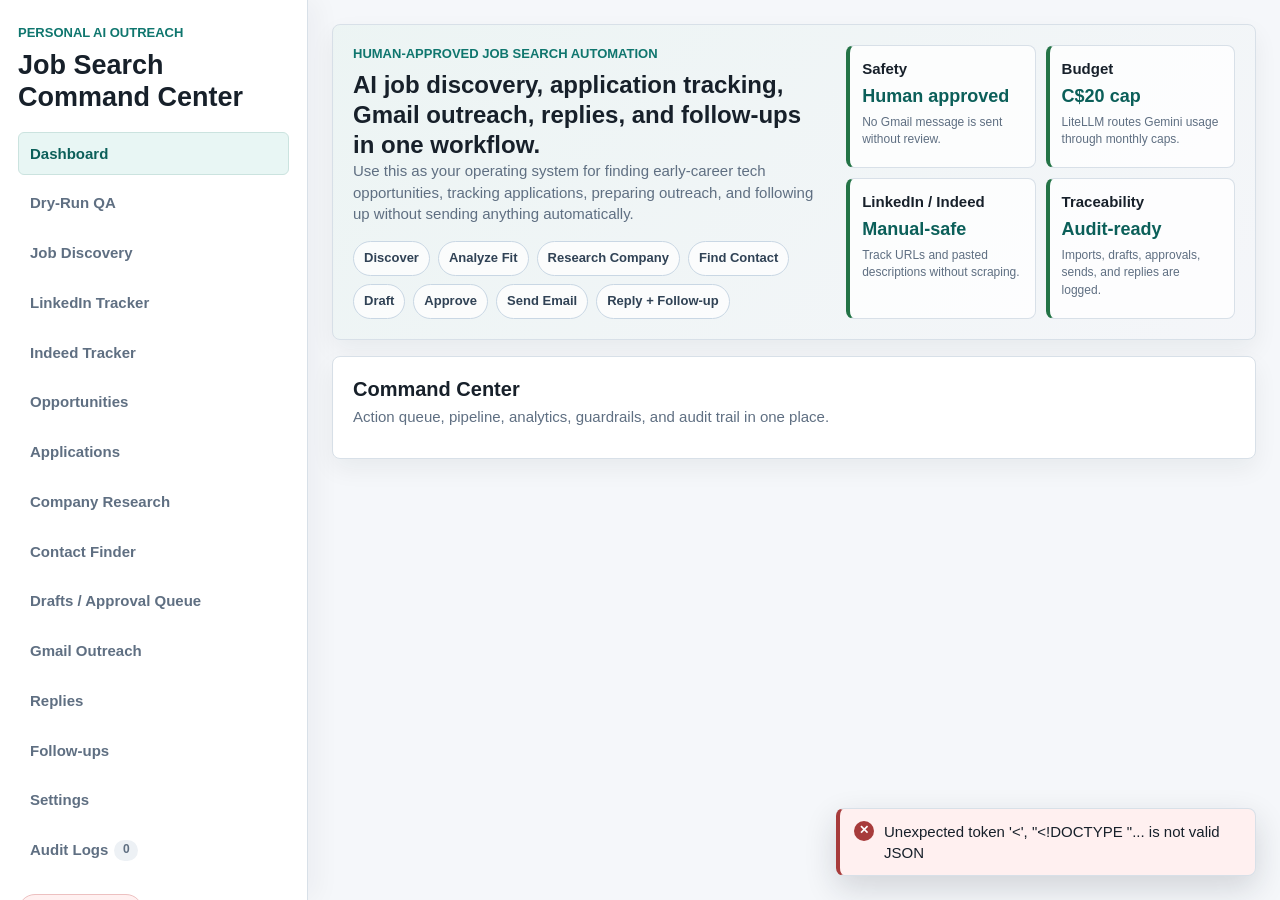
==== commit 59276d22: "Prepare Cloud Run job outreach agent" ====
--- a/dashboard/index.html
+++ b/dashboard/index.html
@@ -4,7 +4,7 @@
   <meta charset="utf-8">
   <meta name="viewport" content="width=device-width, initial-scale=1">
   <title>Personal AI Outreach Agent</title>
-  <link rel="stylesheet" href="./styles.css?v=20260721-practical-gmail">
+  <link rel="stylesheet" href="./styles.css?v=20260727-workflow-polish">
 </head>
 <body>
   <header class="topbar">
@@ -38,18 +38,60 @@
   </header>
 
   <main id="workflow-view" class="layout dashboard-view">
+    <section class="panel wide command-panel" data-workspace-panel="dashboard">
+      <div>
+        <p class="eyebrow">Human-Approved Job Search Automation</p>
+        <h2>AI job discovery, application tracking, Gmail outreach, replies, and follow-ups in one workflow.</h2>
+        <p class="muted">
+          Use this as your operating system for finding early-career tech opportunities, tracking applications, preparing outreach, and following up without sending anything automatically.
+        </p>
+        <div class="workflow-rail" aria-label="Primary workflow">
+          <span class="workflow-step">Discover</span>
+          <span class="workflow-step">Analyze Fit</span>
+          <span class="workflow-step">Research Company</span>
+          <span class="workflow-step">Find Contact</span>
+          <span class="workflow-step">Draft</span>
+          <span class="workflow-step">Approve</span>
+          <span class="workflow-step">Send Email</span>
+          <span class="workflow-step">Reply + Follow-up</span>
+        </div>
+      </div>
+      <div id="demo-mode-summary" class="demo-mode-grid" aria-label="System status summary">
+        <div class="demo-mode-card">
+          <strong>Safety</strong>
+          <span>Human approved</span>
+          <small>No Gmail message is sent without review.</small>
+        </div>
+        <div class="demo-mode-card">
+          <strong>Budget</strong>
+          <span>C$20 cap</span>
+          <small>LiteLLM routes Gemini usage through monthly caps.</small>
+        </div>
+        <div class="demo-mode-card">
+          <strong>LinkedIn / Indeed</strong>
+          <span>Manual-safe</span>
+          <small>Track URLs and pasted descriptions without scraping.</small>
+        </div>
+        <div class="demo-mode-card">
+          <strong>Traceability</strong>
+          <span>Audit-ready</span>
+          <small>Imports, drafts, approvals, sends, and replies are logged.</small>
+        </div>
+      </div>
+    </section>
+
     <section class="panel wide dashboard-overview" data-workspace-panel="dashboard">
       <div class="panel-header">
         <div>
-          <h2>Pipeline Overview</h2>
-          <p class="muted compact-copy">Current workload across discovery, applications, outreach, and replies.</p>
-        </div>
-      </div>
-      <div id="dashboard-kpis" class="metric-grid"></div>
-      <div id="dashboard-next-actions" class="next-actions"></div>
-    </section>
-
-    <section id="dashboard-section" class="panel wide" data-workspace-panel="dashboard">
+          <h2>Command Center</h2>
+          <p class="muted compact-copy">Action queue, pipeline, analytics, guardrails, and audit trail in one place.</p>
+        </div>
+      </div>
+      <div id="dashboard-kpis" class="dashboard-command-center"></div>
+      <div id="dashboard-next-actions" class="dashboard-lower-grid"></div>
+    </section>
+
+    <section id="dashboard-section" class="panel wide" data-workspace-panel="settings">
       <div class="panel-header">
         <h2>Integration Readiness</h2>
         <span id="readiness-status" class="status-pill">Checking</span>
@@ -119,17 +161,18 @@
         <label>
           Outreach status
           <select name="outreach_status">
-            <option value="DISCOVERED">DISCOVERED</option>
-            <option value="ANALYZED">ANALYZED</option>
-            <option value="COMPANY_RESEARCHED">COMPANY_RESEARCHED</option>
-            <option value="CONTACT_FOUND">CONTACT_FOUND</option>
-            <option value="DRAFTED">DRAFTED</option>
-            <option value="PENDING_APPROVAL">PENDING_APPROVAL</option>
-            <option value="APPROVED">APPROVED</option>
-            <option value="SENT">SENT</option>
-            <option value="REPLIED">REPLIED</option>
-            <option value="FOLLOW_UP_DUE">FOLLOW_UP_DUE</option>
-            <option value="CLOSED">CLOSED</option>
+            <option value="DISCOVERED">Discovered</option>
+            <option value="ANALYZED">Analyzed</option>
+            <option value="COMPANY_RESEARCHED">Company researched</option>
+            <option value="CONTACT_SEARCH_NEEDED">Contact needed</option>
+            <option value="CONTACT_FOUND">Contact found</option>
+            <option value="DRAFTED">Drafted</option>
+            <option value="PENDING_APPROVAL">Needs approval</option>
+            <option value="APPROVED">Approved</option>
+            <option value="SENT">Sent</option>
+            <option value="REPLIED">Replied</option>
+            <option value="FOLLOW_UP_DUE">Follow-up needed</option>
+            <option value="CLOSED">Closed</option>
           </select>
         </label>
         <label class="full">
@@ -144,9 +187,12 @@
       </form>
     </section>
 
-    <section class="panel" data-workspace-panel="dashboard">
-      <div class="panel-header">
-        <h2>Create Campaign</h2>
+    <section id="campaign-section" class="panel settings-panel" data-workspace-panel="settings">
+      <div class="panel-header">
+        <div>
+          <h2>Campaign</h2>
+          <p class="muted compact-copy">Create the active outreach campaign used by draft generation and follow-up context.</p>
+        </div>
       </div>
       <form id="campaign-form" class="form-grid">
         <label>
@@ -165,7 +211,7 @@
       </form>
     </section>
 
-    <section id="job-discovery-section" class="panel wide" data-workspace-panel="job-discovery">
+    <section id="job-discovery-section" class="panel wide workflow-card" data-workflow-label="Step 1 - URL import" data-workspace-panel="job-discovery">
       <div class="panel-header">
         <div>
           <h2>Paste Job URL</h2>
@@ -231,7 +277,7 @@
       </form>
     </section>
 
-    <section class="panel wide" data-workspace-panel="job-discovery">
+    <section class="panel wide workflow-card" data-workflow-label="Step 2 - Source search" data-workspace-panel="job-discovery">
       <div class="panel-header">
         <h2>Automated Job Search</h2>
       </div>
@@ -301,7 +347,8 @@
         </label>
         <label>
           Max jobs per source
-          <input name="max_jobs_per_source" type="number" min="1" max="100" value="20">
+          <input name="max_jobs_per_source" type="number" min="1" max="10" value="10">
+          <small class="field-hint">Backend hard cap: 10 per source, 30 per search run.</small>
         </label>
         <label>
           Posted within
@@ -321,7 +368,7 @@
       </form>
     </section>
 
-    <section class="panel wide" data-workspace-panel="settings">
+    <section class="panel wide settings-panel" data-workspace-panel="settings">
       <div class="panel-header">
         <div>
           <h2>System Readiness & Safety</h2>
@@ -329,23 +376,35 @@
         </div>
         <span id="settings-status" class="status-pill">Checking</span>
       </div>
-      <div id="settings-readiness-summary" class="summary-grid"></div>
-      <div id="settings-safety-summary" class="summary-grid"></div>
+      <div id="settings-readiness-summary" class="settings-list"></div>
+      <div id="settings-safety-summary" class="settings-list"></div>
+      <div class="settings-subsection">
+        <div class="panel-header compact-header">
+          <div>
+            <h3>Connected Gmail Accounts</h3>
+            <p class="muted compact-copy">Use the test account for QA, then mark your real job-search Gmail as default for real outreach and reply sync.</p>
+          </div>
+        </div>
+        <div id="gmail-accounts-list" class="table-wrap"></div>
+      </div>
       <div class="section-actions">
         <button id="settings-refresh" class="secondary" type="button">Refresh Readiness</button>
         <button id="connect-gmail" type="button">Connect Gmail OAuth</button>
       </div>
-      <div id="deployment-checklist" class="checklist-grid"></div>
-    </section>
-
-    <section class="panel wide" data-workspace-panel="settings">
+      <details class="settings-details">
+        <summary>Deployment checks</summary>
+        <div id="deployment-checklist" class="checklist-grid"></div>
+      </details>
+    </section>
+
+    <section class="panel wide settings-panel" data-workspace-panel="settings">
       <div class="panel-header">
         <div>
           <h2>Profile & Job Preferences</h2>
-          <p class="muted compact-copy">This profile drives fit scoring, application tracking, and draft context.</p>
-        </div>
-      </div>
-      <div id="profile-summary" class="summary-grid"></div>
+          <p class="muted compact-copy">Single source of truth. Job Discovery uses these defaults; imported opportunities are saved separately.</p>
+        </div>
+      </div>
+      <div id="profile-summary" class="profile-compact-summary"></div>
       <form id="profile-form" class="form-grid">
         <label>
           Name
@@ -353,11 +412,11 @@
         </label>
         <label>
           Primary email
-          <input name="primary_email" type="email" placeholder="prakriti.dhital.tech@gmail.com">
+          <input name="primary_email" type="email" placeholder="your.jobsearch.email@gmail.com">
         </label>
         <label>
           Outreach email
-          <input name="outreach_email" type="email" placeholder="prakriti.dhital.tech@gmail.com">
+          <input name="outreach_email" type="email" placeholder="your.jobsearch.email@gmail.com">
         </label>
         <label>
           Default resume version
@@ -458,6 +517,24 @@
           <p class="muted compact-copy">Manual-safe tracking only. Paste a job URL and description; the app will not scrape LinkedIn or send LinkedIn messages.</p>
         </div>
       </div>
+      <div class="source-launcher-grid" aria-label="LinkedIn search shortcuts">
+        <a class="source-launcher" href="https://www.linkedin.com/jobs/search/?keywords=Junior%20AI%20Engineer&location=Canada&f_TPR=r604800" target="_blank" rel="noopener noreferrer">
+          <strong>Junior AI Engineer</strong>
+          <span>Canada, past week</span>
+        </a>
+        <a class="source-launcher" href="https://www.linkedin.com/jobs/search/?keywords=Junior%20Backend%20Developer&location=Canada&f_TPR=r604800" target="_blank" rel="noopener noreferrer">
+          <strong>Junior Backend</strong>
+          <span>Canada, past week</span>
+        </a>
+        <a class="source-launcher" href="https://www.linkedin.com/jobs/search/?keywords=New%20Grad%20Software%20Developer&location=Canada&f_TPR=r604800" target="_blank" rel="noopener noreferrer">
+          <strong>New Grad Software</strong>
+          <span>Canada, past week</span>
+        </a>
+        <a class="source-launcher" href="https://www.linkedin.com/jobs/search/?keywords=Junior%20QA%20Automation&location=Canada&f_TPR=r604800" target="_blank" rel="noopener noreferrer">
+          <strong>QA Automation</strong>
+          <span>Canada, past week</span>
+        </a>
+      </div>
       <form id="linkedin-import-form" class="form-grid">
         <label class="full">
           LinkedIn job URL
@@ -506,6 +583,24 @@
           <p class="muted compact-copy">Use this for jobs you found on Indeed. Paste the URL and description when available; no unsupported scraping is performed.</p>
         </div>
       </div>
+      <div class="source-launcher-grid" aria-label="Indeed search shortcuts">
+        <a class="source-launcher" href="https://ca.indeed.com/jobs?q=Junior%20AI%20Engineer&l=Canada&fromage=7" target="_blank" rel="noopener noreferrer">
+          <strong>Junior AI Engineer</strong>
+          <span>Canada, past week</span>
+        </a>
+        <a class="source-launcher" href="https://ca.indeed.com/jobs?q=Junior%20Backend%20Developer&l=Canada&fromage=7" target="_blank" rel="noopener noreferrer">
+          <strong>Junior Backend</strong>
+          <span>Canada, past week</span>
+        </a>
+        <a class="source-launcher" href="https://ca.indeed.com/jobs?q=New%20Grad%20Software%20Developer&l=Canada&fromage=7" target="_blank" rel="noopener noreferrer">
+          <strong>New Grad Software</strong>
+          <span>Canada, past week</span>
+        </a>
+        <a class="source-launcher" href="https://ca.indeed.com/jobs?q=Junior%20QA%20Automation&l=Canada&fromage=7" target="_blank" rel="noopener noreferrer">
+          <strong>QA Automation</strong>
+          <span>Canada, past week</span>
+        </a>
+      </div>
       <form id="indeed-import-form" class="form-grid">
         <label class="full">
           Indeed job URL
@@ -557,7 +652,7 @@
       </form>
     </section>
 
-    <section class="panel wide" data-workspace-panel="job-discovery">
+    <section class="panel wide workflow-card" data-workflow-label="Step 3 - Saved company sources" data-workspace-panel="job-discovery">
       <div class="panel-header">
         <div>
           <h2>Saved Company Career Sources</h2>
@@ -595,7 +690,7 @@
       <div id="career-sources-list" class="table-wrap"></div>
     </section>
 
-    <section class="panel wide" data-workspace-panel="job-discovery">
+    <section class="panel wide workflow-card" data-workflow-label="Step 4 - Career page scan" data-workspace-panel="job-discovery">
       <div class="panel-header">
         <h2>Company Careers URL Discovery</h2>
       </div>
@@ -670,7 +765,7 @@
       </form>
     </section>
 
-    <section class="panel wide" data-workspace-panel="job-discovery">
+    <section class="panel wide workflow-card" data-workflow-label="Step 5 - Quick manual save" data-workspace-panel="job-discovery">
       <div class="panel-header">
         <div>
           <h2>Quick Job Import</h2>
@@ -714,13 +809,15 @@
       </form>
     </section>
 
-    <section class="panel wide muted-panel" data-workspace-panel="job-discovery">
+    <section class="panel wide muted-panel advanced-import-panel" data-workspace-panel="job-discovery">
       <div class="panel-header">
         <div>
           <h2>Advanced Bulk Job Rows</h2>
           <p class="muted compact-copy">Use this only for pasted/exported rows. For normal use, automated search, career URL scan, or Quick Job Import is easier.</p>
         </div>
       </div>
+      <details class="advanced-details">
+        <summary>Open bulk row importer</summary>
       <form id="job-discovery-form" class="form-grid">
         <label class="full">
           Target roles
@@ -787,6 +884,7 @@
         <button class="secondary" type="button" data-action="fill-job-template">Fill Job Template</button>
         <button type="submit">Import Discovered Jobs</button>
       </form>
+      </details>
     </section>
 
     <section class="panel wide" data-workspace-panel="contact-finder">
@@ -812,7 +910,7 @@
       <div class="queue-toolbar">
         <label>
           Safe batch limit
-          <input id="pipeline-batch-limit" type="number" min="1" max="25" value="5">
+          <input id="pipeline-batch-limit" type="number" min="1" max="10" value="5">
         </label>
         <p class="muted compact-copy">
           Advances discovered, analyzed, and company-researched opportunities. Does not generate drafts, approve, or send.
@@ -824,17 +922,17 @@
           Outreach
           <select id="lead-outreach-filter">
             <option value="">All statuses</option>
-            <option value="DISCOVERED">DISCOVERED</option>
-            <option value="ANALYZED">ANALYZED</option>
-            <option value="COMPANY_RESEARCHED">COMPANY_RESEARCHED</option>
-            <option value="CONTACT_FOUND">CONTACT_FOUND</option>
-            <option value="DRAFTED">DRAFTED</option>
-            <option value="PENDING_APPROVAL">PENDING_APPROVAL</option>
-            <option value="APPROVED">APPROVED</option>
-            <option value="SENT">SENT</option>
-            <option value="REPLIED">REPLIED</option>
-            <option value="FOLLOW_UP_DUE">FOLLOW_UP_DUE</option>
-            <option value="CLOSED">CLOSED</option>
+            <option value="DISCOVERED">Discovered</option>
+            <option value="ANALYZED">Analyzed</option>
+            <option value="COMPANY_RESEARCHED">Company researched</option>
+            <option value="CONTACT_FOUND">Contact found</option>
+            <option value="DRAFTED">Drafted</option>
+            <option value="PENDING_APPROVAL">Needs approval</option>
+            <option value="APPROVED">Approved</option>
+            <option value="SENT">Sent</option>
+            <option value="REPLIED">Replied</option>
+            <option value="FOLLOW_UP_DUE">Follow-up needed</option>
+            <option value="CLOSED">Closed</option>
           </select>
         </label>
         <label>
@@ -868,18 +966,18 @@
           Status
           <select id="application-status-filter">
             <option value="">All statuses</option>
-            <option value="SAVED">SAVED</option>
-            <option value="APPLIED">APPLIED</option>
-            <option value="CONTACT_SEARCH_NEEDED">CONTACT_SEARCH_NEEDED</option>
-            <option value="CONTACT_FOUND">CONTACT_FOUND</option>
-            <option value="OUTREACH_DRAFTED">OUTREACH_DRAFTED</option>
-            <option value="OUTREACH_APPROVED">OUTREACH_APPROVED</option>
-            <option value="OUTREACH_SENT">OUTREACH_SENT</option>
-            <option value="REPLIED">REPLIED</option>
-            <option value="INTERVIEW">INTERVIEW</option>
-            <option value="REJECTED">REJECTED</option>
-            <option value="FOLLOW_UP_DUE">FOLLOW_UP_DUE</option>
-            <option value="CLOSED">CLOSED</option>
+            <option value="SAVED">Saved</option>
+            <option value="APPLIED">Applied</option>
+            <option value="INTERVIEW">Interview</option>
+            <option value="REJECTED">Rejected</option>
+            <option value="FOLLOW_UP_DUE">Follow-up needed</option>
+            <option value="REPLIED">Replied</option>
+            <option value="CONTACT_SEARCH_NEEDED">Contact needed</option>
+            <option value="CONTACT_FOUND">Contact found</option>
+            <option value="OUTREACH_DRAFTED">Outreach drafted</option>
+            <option value="OUTREACH_APPROVED">Outreach approved</option>
+            <option value="OUTREACH_SENT">Outreach sent</option>
+            <option value="CLOSED">Closed</option>
           </select>
         </label>
         <label>
@@ -926,18 +1024,18 @@
         <label>
           Status
           <select name="status">
-            <option value="SAVED">SAVED</option>
-            <option value="APPLIED">APPLIED</option>
-            <option value="CONTACT_SEARCH_NEEDED">CONTACT_SEARCH_NEEDED</option>
-            <option value="CONTACT_FOUND">CONTACT_FOUND</option>
-            <option value="OUTREACH_DRAFTED">OUTREACH_DRAFTED</option>
-            <option value="OUTREACH_APPROVED">OUTREACH_APPROVED</option>
-            <option value="OUTREACH_SENT">OUTREACH_SENT</option>
-            <option value="REPLIED">REPLIED</option>
-            <option value="INTERVIEW">INTERVIEW</option>
-            <option value="REJECTED">REJECTED</option>
-            <option value="FOLLOW_UP_DUE">FOLLOW_UP_DUE</option>
-            <option value="CLOSED">CLOSED</option>
+            <option value="SAVED">Saved</option>
+            <option value="APPLIED">Applied</option>
+            <option value="INTERVIEW">Interview</option>
+            <option value="REJECTED">Rejected</option>
+            <option value="FOLLOW_UP_DUE">Follow-up needed</option>
+            <option value="REPLIED">Replied</option>
+            <option value="CONTACT_SEARCH_NEEDED">Contact needed</option>
+            <option value="CONTACT_FOUND">Contact found</option>
+            <option value="OUTREACH_DRAFTED">Outreach drafted</option>
+            <option value="OUTREACH_APPROVED">Outreach approved</option>
+            <option value="OUTREACH_SENT">Outreach sent</option>
+            <option value="CLOSED">Closed</option>
           </select>
         </label>
         <label>
@@ -1007,7 +1105,7 @@
         </label>
         <label class="full">
           Call to action
-          <input name="call_to_action" type="text" value="Open to a brief conversation next week?">
+          <input name="call_to_action" type="text" value="If your team considers junior candidates for similar roles, I'd be grateful for any advice or direction.">
         </label>
         <label class="full">
           Extra context
@@ -1017,11 +1115,17 @@
       </form>
     </section>
 
-    <section class="panel" data-workspace-panel="replies">
-      <div class="panel-header">
-        <h2>Classify Reply</h2>
+    <section class="panel muted-panel" data-workspace-panel="replies">
+      <div class="panel-header">
+        <div>
+          <h2>Manual Reply QA</h2>
+          <p class="muted compact-copy">Optional fallback for replies copied from LinkedIn, Indeed, or another inbox.</p>
+        </div>
       </div>
       <form id="reply-form" class="form-grid">
+        <p class="field-hint full">
+          Real Gmail replies are classified automatically by Sync Gmail Replies below. Use this pasted-reply box only for local testing or messages copied from another platform.
+        </p>
         <label>
           Sent draft
           <select name="draft_id" required></select>
@@ -1032,9 +1136,9 @@
         </label>
         <label class="full">
           Reply body
-          <textarea name="body" rows="4" required>This is interesting. Can we schedule a call?</textarea>
-        </label>
-        <button type="submit">Classify Reply</button>
+          <textarea name="body" rows="4" required placeholder="Paste the recruiter/company reply only when Gmail sync is off or you are testing locally."></textarea>
+        </label>
+        <button class="secondary" type="submit">Classify Pasted Reply</button>
       </form>
     </section>
 
@@ -1042,10 +1146,10 @@
       <div class="panel-header">
         <div>
           <h2>Draft Approval Queue</h2>
-          <p class="muted compact-copy">Approved drafts need a real public email before Gmail send/dry-run.</p>
+          <p class="muted compact-copy">Review generated drafts here. Approved drafts move to Gmail Outreach for recipient email and send readiness.</p>
         </div>
         <div class="section-actions">
-          <button id="find-draft-emails" class="secondary" type="button">Find Missing Emails</button>
+          <button id="find-draft-emails" class="secondary" type="button" hidden>Find Missing Emails</button>
         </div>
         <span id="draft-count" class="count">0</span>
       </div>
@@ -1056,7 +1160,7 @@
       <div class="panel-header">
         <div>
           <h2>Gmail Outreach</h2>
-          <p class="muted compact-copy">Approved messages only. Dry run stays on unless LIVE_SEND is enabled.</p>
+          <p class="muted compact-copy">Approved messages only. Flow is Needs recipient -> Ready to send -> Sent -> Reply waiting -> Follow-up due.</p>
         </div>
         <span id="sent-count" class="count">0</span>
       </div>
@@ -1068,7 +1172,7 @@
       <div class="panel-header">
         <div>
           <h2>Replies</h2>
-          <p class="muted compact-copy">Sync Gmail replies or classify a pasted reply for a sent draft.</p>
+          <p class="muted compact-copy">Use Gmail sync as the normal path. The app fetches messages from your connected job-search Gmail, matches them to sent outreach, and classifies the reply.</p>
         </div>
         <span id="reply-count" class="count">0</span>
       </div>
@@ -1076,6 +1180,7 @@
       <div class="section-actions">
         <button id="sync-email-replies" class="secondary" type="button">Sync Gmail Replies</button>
       </div>
+      <div id="reply-sync-details"></div>
       <div id="replies-list" class="table-wrap"></div>
     </section>
 
@@ -1083,7 +1188,7 @@
       <div class="panel-header">
         <div>
           <h2>Follow-ups</h2>
-          <p class="muted compact-copy">Create follow-up drafts for sent outreach with no reply. Drafts still require review.</p>
+          <p class="muted compact-copy">Sync Gmail replies first, then create follow-up drafts only when a sent message has no reply after the selected waiting window.</p>
         </div>
         <span id="followup-count" class="count">0</span>
       </div>
@@ -1096,14 +1201,25 @@
         </label>
         <label>
           Max drafts
-          <input id="followup-limit" type="number" min="1" max="200" value="10">
+          <input id="followup-limit" type="number" min="1" max="5" value="5">
+          <small class="field-hint">Backend hard cap: 5 AI follow-up drafts per run.</small>
         </label>
         <label>
           Call to action
-          <input id="followup-cta" type="text" value="Would it be worth a quick conversation this week?">
+          <input id="followup-cta" type="text" value="I'd be grateful for any guidance on whether this type of role could be a good fit for someone with my background.">
+        </label>
+        <label class="inline-option">
+          <input id="followup-sync-first" type="checkbox" checked>
+          Sync Gmail replies before generating
         </label>
         <button id="generate-followups" type="button">Generate Follow-up Drafts</button>
       </div>
+      <div class="suggestion-row" aria-label="Follow-up call to action options">
+        <button class="secondary compact-action" type="button" data-followup-cta="I'd be grateful for any guidance on whether this type of role could be a good fit for someone with my background.">Guidance</button>
+        <button class="secondary compact-action" type="button" data-followup-cta="If your team considers junior candidates for similar roles, I'd be grateful for any advice or direction.">Junior Direction</button>
+        <button class="secondary compact-action" type="button" data-followup-cta="I'd appreciate the chance to be considered or pointed toward the right application or contact if appropriate.">Right Contact</button>
+      </div>
+      <div id="followup-run-summary"></div>
       <div id="followup-list" class="table-wrap"></div>
     </section>
 
@@ -1129,6 +1245,19 @@
   </main>
 
   <div id="toast" class="toast" hidden></div>
-  <script src="./app.js?v=20260721-practical-gmail"></script>
+  <div id="confirm-modal" class="confirm-modal" hidden>
+    <div class="confirm-dialog" role="dialog" aria-modal="true" aria-labelledby="confirm-title" aria-describedby="confirm-message">
+      <div class="confirm-icon" aria-hidden="true">!</div>
+      <div class="confirm-content">
+        <h2 id="confirm-title">Confirm Action</h2>
+        <p id="confirm-message">Are you sure?</p>
+      </div>
+      <div class="confirm-actions">
+        <button id="confirm-cancel" class="secondary" type="button">Cancel</button>
+        <button id="confirm-ok" type="button">Confirm</button>
+      </div>
+    </div>
+  </div>
+  <script src="./app.js?v=20260727-workflow-polish"></script>
 </body>
 </html>
--- a/dashboard/styles.css
+++ b/dashboard/styles.css
@@ -28,7 +28,7 @@
   background: var(--bg);
   color: var(--ink);
   font-family: Inter, "Segoe UI", Arial, Helvetica, sans-serif;
-  font-size: 16px;
+  font-size: 15px;
   line-height: 1.45;
 }
 
@@ -48,7 +48,7 @@
 
 h1 {
   margin-bottom: 18px;
-  font-size: 28px;
+  font-size: 27px;
   line-height: 1.2;
 }
 
@@ -205,6 +205,189 @@
   padding-bottom: 16px;
 }
 
+.command-panel {
+  display: grid;
+  grid-template-columns: minmax(0, 1.1fr) minmax(360px, 0.9fr);
+  gap: 18px;
+  align-items: stretch;
+  background:
+    linear-gradient(135deg, rgba(15, 118, 110, 0.08), rgba(51, 78, 143, 0.05)),
+    var(--panel);
+}
+
+.command-panel h2 {
+  font-size: 24px;
+}
+
+.command-panel p {
+  max-width: 760px;
+}
+
+.workflow-rail {
+  display: flex;
+  flex-wrap: wrap;
+  gap: 8px;
+  margin-top: 16px;
+}
+
+.workflow-step {
+  border: 1px solid #c9d7e4;
+  border-radius: 999px;
+  padding: 7px 10px;
+  color: #304255;
+  background: rgba(255, 255, 255, 0.74);
+  font-size: 13px;
+  font-weight: 750;
+}
+
+.source-launcher-grid {
+  display: grid;
+  grid-template-columns: repeat(auto-fit, minmax(190px, 1fr));
+  gap: 10px;
+  margin-bottom: 18px;
+}
+
+.source-launcher {
+  display: block;
+  min-width: 0;
+  border: 1px solid #b8d8d4;
+  border-radius: 8px;
+  padding: 12px;
+  background: #effafa;
+  color: var(--accent-dark);
+  text-decoration: none;
+}
+
+.source-launcher:hover {
+  border-color: var(--accent);
+  background: #e3f6f3;
+}
+
+.source-launcher strong,
+.source-launcher span {
+  display: block;
+}
+
+.source-launcher strong {
+  font-size: 15px;
+}
+
+.source-launcher span {
+  margin-top: 4px;
+  color: var(--muted);
+  font-size: 13px;
+}
+
+.outreach-mode-banner {
+  display: flex;
+  justify-content: space-between;
+  gap: 14px;
+  align-items: center;
+  border: 1px solid var(--line);
+  border-left: 4px solid var(--warning);
+  border-radius: 8px;
+  padding: 12px 14px;
+  margin-bottom: 14px;
+  background: var(--warning-soft);
+}
+
+.outreach-mode-banner.live {
+  border-left-color: var(--danger);
+  background: #fff2f2;
+}
+
+.outreach-mode-banner.blocked {
+  border-left-color: var(--danger);
+  background: #fff7ed;
+}
+
+.outreach-mode-banner strong,
+.outreach-mode-banner span,
+.outreach-mode-banner small {
+  display: block;
+}
+
+.outreach-mode-banner strong {
+  color: var(--ink);
+  font-size: 15px;
+}
+
+.outreach-mode-banner span,
+.outreach-mode-banner small {
+  color: var(--muted);
+  font-size: 13px;
+}
+
+.outreach-mode-banner small {
+  text-align: right;
+  overflow-wrap: anywhere;
+}
+
+.inline-email-editor {
+  display: grid;
+  grid-template-columns: minmax(180px, 1fr) auto;
+  gap: 8px;
+  align-items: center;
+}
+
+.inline-email-editor input {
+  min-width: 0;
+}
+
+.sync-details-panel {
+  display: grid;
+  gap: 10px;
+  margin: 12px 0 16px;
+  border: 1px solid var(--line);
+  border-left: 4px solid var(--indigo);
+  border-radius: 8px;
+  padding: 12px;
+  background: #fbfcfe;
+}
+
+.demo-mode-grid {
+  display: grid;
+  grid-template-columns: repeat(auto-fit, minmax(150px, 1fr));
+  gap: 10px;
+}
+
+.demo-mode-card {
+  min-width: 0;
+  border: 1px solid var(--line);
+  border-left: 4px solid var(--success);
+  border-radius: 8px;
+  padding: 12px;
+  background: rgba(255, 255, 255, 0.82);
+}
+
+.demo-mode-card.warning {
+  border-left-color: var(--warning);
+}
+
+.demo-mode-card strong,
+.demo-mode-card span,
+.demo-mode-card small {
+  display: block;
+}
+
+.demo-mode-card strong {
+  font-size: 15px;
+}
+
+.demo-mode-card span {
+  margin-top: 3px;
+  color: var(--accent-dark);
+  font-size: 18px;
+  font-weight: 850;
+  overflow-wrap: anywhere;
+}
+
+.demo-mode-card small {
+  margin-top: 5px;
+  color: var(--muted);
+  font-size: 12px;
+}
+
 .metric-grid {
   display: grid;
   grid-template-columns: repeat(6, minmax(132px, 1fr));
@@ -274,39 +457,474 @@
   gap: 10px;
 }
 
+.dashboard-command-center,
+.dashboard-lower-grid {
+  display: grid;
+  gap: 16px;
+}
+
+.pipeline-board,
+.chart-card,
+.action-queue-section,
+.demo-flow-section,
+.dashboard-info-card,
+.audit-preview-section {
+  border: 1px solid var(--line);
+  border-radius: 8px;
+  background: #ffffff;
+  padding: 14px;
+}
+
+.demo-flow-grid {
+  display: grid;
+  grid-template-columns: repeat(9, minmax(108px, 1fr));
+  gap: 8px;
+}
+
+.demo-step {
+  display: grid;
+  grid-template-columns: auto minmax(0, 1fr);
+  justify-content: stretch;
+  gap: 8px;
+  align-items: center;
+  min-height: 48px;
+  border-color: #b7d7d3;
+  color: var(--accent-dark);
+  background: var(--accent-soft);
+  text-align: left;
+  white-space: normal;
+}
+
+.demo-step:hover {
+  color: var(--accent-dark);
+  background: #dff0ed;
+}
+
+.demo-step strong {
+  display: inline-flex;
+  align-items: center;
+  justify-content: center;
+  width: 24px;
+  height: 24px;
+  border-radius: 50%;
+  color: #ffffff;
+  background: var(--accent);
+  font-size: 12px;
+}
+
+.demo-step span {
+  min-width: 0;
+  font-size: 13px;
+  font-weight: 800;
+  overflow-wrap: anywhere;
+}
+
+.pipeline-track {
+  display: grid;
+  grid-template-columns: repeat(auto-fit, minmax(124px, 1fr));
+  gap: 8px;
+  margin-top: 12px;
+}
+
+.pipeline-stage,
+.action-card {
+  display: grid;
+  justify-content: stretch;
+  align-content: start;
+  gap: 5px;
+  width: 100%;
+  min-width: 0;
+  min-height: 74px;
+  border: 1px solid var(--line);
+  border-left: 4px solid #9aa7b5;
+  border-radius: 8px;
+  padding: 12px;
+  color: var(--ink);
+  background: var(--panel-subtle);
+  text-align: left;
+  white-space: normal;
+  cursor: pointer;
+}
+
+.pipeline-stage:hover,
+.action-card:hover {
+  border-color: #9fc7c2;
+  color: var(--ink);
+  background: #fbfdfd;
+  box-shadow: 0 8px 18px rgba(12, 24, 40, 0.08);
+}
+
+.pipeline-stage.active,
+.action-card.active {
+  border-left-color: var(--accent);
+  background: #fbfdfd;
+}
+
+.pipeline-stage strong,
+.pipeline-stage span,
+.action-card strong,
+.action-card span,
+.action-card small {
+  display: block;
+  min-width: 0;
+  overflow-wrap: anywhere;
+}
+
+.pipeline-stage strong {
+  font-size: 26px;
+  line-height: 1.05;
+}
+
+.pipeline-stage span {
+  margin-top: 5px;
+  color: #40556b;
+  font-size: 13px;
+  font-weight: 800;
+}
+
+.analytics-grid {
+  display: grid;
+  grid-template-columns: minmax(0, 0.9fr) minmax(0, 1.1fr);
+  gap: 16px;
+}
+
+.chart-header {
+  display: flex;
+  justify-content: space-between;
+  gap: 12px;
+  align-items: baseline;
+  margin-bottom: 14px;
+}
+
+.chart-header h3 {
+  margin: 0;
+}
+
+.chart-header span {
+  color: var(--muted);
+  font-size: 13px;
+  font-weight: 650;
+}
+
+.donut-row {
+  display: grid;
+  grid-template-columns: 148px minmax(0, 1fr);
+  gap: 16px;
+  align-items: center;
+}
+
+.donut-chart {
+  width: 148px;
+  height: 148px;
+  border-radius: 50%;
+  position: relative;
+  box-shadow: inset 0 0 0 1px rgba(12, 24, 40, 0.08);
+}
+
+.donut-chart::after {
+  content: "";
+  position: absolute;
+  inset: 34px;
+  border-radius: 50%;
+  background: #ffffff;
+  box-shadow: inset 0 0 0 1px rgba(12, 24, 40, 0.08);
+}
+
+.legend-list {
+  display: grid;
+  gap: 7px;
+}
+
+.legend-row {
+  display: grid;
+  grid-template-columns: auto minmax(0, 1fr) auto;
+  gap: 8px;
+  align-items: center;
+}
+
+.legend-dot {
+  width: 10px;
+  height: 10px;
+  border-radius: 50%;
+}
+
+.legend-row strong,
+.legend-row small,
+.fit-bar-row span,
+.fit-bar-row strong {
+  color: #40556b;
+  font-size: 13px;
+  font-weight: 750;
+}
+
+.fit-bars {
+  display: grid;
+  gap: 12px;
+}
+
+.fit-bar-row {
+  display: grid;
+  grid-template-columns: 92px minmax(0, 1fr) 32px;
+  gap: 10px;
+  align-items: center;
+}
+
+.fit-bar {
+  height: 10px;
+  overflow: hidden;
+  border-radius: 999px;
+  background: #edf2f6;
+}
+
+.fit-bar i {
+  display: block;
+  height: 100%;
+  border-radius: inherit;
+}
+
+.action-queue-grid {
+  display: grid;
+  grid-template-columns: repeat(auto-fit, minmax(220px, 1fr));
+  gap: 10px;
+}
+
+.action-card strong {
+  color: var(--ink);
+  font-size: 15px;
+  line-height: 1.2;
+}
+
+.action-card span {
+  margin-top: 5px;
+  color: var(--accent-dark);
+  font-size: 18px;
+  font-weight: 850;
+}
+
+.action-card small {
+  margin-top: 5px;
+  color: var(--muted);
+  font-size: 12px;
+  font-weight: 550;
+}
+
+.action-card em {
+  display: inline-flex;
+  width: fit-content;
+  margin-top: 6px;
+  border-radius: 999px;
+  padding: 3px 8px;
+  color: var(--accent-dark);
+  background: var(--accent-soft);
+  font-size: 12px;
+  font-style: normal;
+  font-weight: 850;
+}
+
+.dashboard-info-grid {
+  display: grid;
+  grid-template-columns: minmax(0, 1fr) minmax(0, 1fr);
+  gap: 16px;
+}
+
+.compact-definition-list,
+.guardrail-list {
+  display: grid;
+  gap: 9px;
+  margin: 0 0 12px;
+}
+
+.compact-definition-list div,
+.guardrail-list div {
+  display: grid;
+  grid-template-columns: 150px minmax(0, 1fr);
+  gap: 12px;
+  border-top: 1px solid var(--line);
+  padding-top: 9px;
+}
+
+.compact-definition-list div:first-child,
+.guardrail-list div:first-child {
+  border-top: 0;
+  padding-top: 0;
+}
+
+.compact-definition-list dt,
+.guardrail-list dt {
+  color: var(--muted);
+  font-size: 12px;
+  font-weight: 850;
+  text-transform: uppercase;
+}
+
+.compact-definition-list dd,
+.guardrail-list dd {
+  margin: 0;
+  color: var(--ink);
+  font-size: 14px;
+  font-weight: 700;
+  overflow-wrap: anywhere;
+}
+
+.compact-definition-list dd {
+  font-weight: 600;
+}
+
+.demo-note {
+  margin: 12px 0 0;
+  color: var(--warning);
+  font-size: 12px;
+  font-weight: 750;
+}
+
+.dashboard-empty {
+  display: grid;
+  gap: 10px;
+  align-items: start;
+}
+
+.inline-action {
+  width: fit-content;
+}
+
+.audit-preview-list {
+  display: grid;
+  gap: 8px;
+}
+
+.audit-preview-item {
+  display: grid;
+  grid-template-columns: 190px minmax(0, 1fr) 150px;
+  gap: 12px;
+  align-items: center;
+  border-top: 1px solid var(--line);
+  padding-top: 9px;
+}
+
+.audit-preview-item:first-child {
+  border-top: 0;
+  padding-top: 0;
+}
+
+.audit-preview-item strong {
+  color: var(--ink);
+  font-size: 13px;
+}
+
+.audit-preview-item span,
+.audit-preview-item small {
+  color: var(--muted);
+  font-size: 13px;
+}
+
+.audit-preview-item span small {
+  display: block;
+  margin-top: 2px;
+  color: #40556b;
+  font-weight: 750;
+}
+
 .summary-grid {
   display: grid;
-  grid-template-columns: repeat(auto-fit, minmax(190px, 1fr));
+  grid-template-columns: repeat(auto-fit, minmax(210px, 1fr));
   gap: 10px;
   margin-bottom: 14px;
 }
 
+#sent-summary.summary-grid {
+  grid-template-columns: repeat(auto-fit, minmax(230px, 1fr));
+  align-items: stretch;
+}
+
 .summary-card {
   border-left: 4px solid var(--accent);
 }
 
+.summary-card.clickable-card {
+  display: grid;
+  align-content: start;
+  gap: 4px;
+  width: 100%;
+  min-height: 92px;
+  border-top-color: var(--line);
+  border-right-color: var(--line);
+  border-bottom-color: var(--line);
+  border-radius: 8px;
+  padding: 12px;
+  cursor: pointer;
+  text-align: left;
+  color: inherit;
+  background: var(--panel-subtle);
+  white-space: normal;
+}
+
+.summary-card.clickable-card:hover {
+  border-color: #a9c4dd;
+  background: #fbfdff;
+  transform: translateY(-1px);
+}
+
+.summary-card.clickable-card:focus-visible {
+  outline: 3px solid rgba(15, 118, 110, 0.22);
+  outline-offset: 2px;
+}
+
+.summary-card.clickable-card strong,
+.summary-card.clickable-card span,
+.summary-card.clickable-card small {
+  display: block;
+  min-width: 0;
+  overflow-wrap: anywhere;
+}
+
+.summary-card.clickable-card strong {
+  font-size: 24px;
+  line-height: 1;
+}
+
+.summary-card.clickable-card span {
+  line-height: 1.25;
+}
+
+.summary-card.clickable-card small {
+  line-height: 1.35;
+}
+
 .summary-card.warning {
   border-left-color: var(--warning);
 }
 
+.summary-card.warning.clickable-card:hover {
+  border-left-color: var(--warning);
+}
+
 .summary-card.success {
   border-left-color: var(--success);
 }
 
+.summary-card.success.clickable-card:hover {
+  border-left-color: var(--success);
+}
+
 .summary-card.muted-card {
   border-left-color: #9aa7b5;
 }
 
+.summary-card.muted-card.clickable-card:hover {
+  border-left-color: #9aa7b5;
+}
+
 .setting-summary-card {
-  min-height: 96px;
-  padding: 12px 14px;
+  min-height: 84px;
+  padding: 11px 13px;
 }
 
 .setting-summary-card strong {
   max-width: 100%;
-  font-size: 18px;
-  line-height: 1.2;
-  font-weight: 750;
+  font-size: 16px;
+  line-height: 1.18;
+  font-weight: 800;
+  overflow-wrap: anywhere;
 }
 
 .setting-summary-card span {
@@ -316,9 +934,148 @@
 }
 
 .setting-summary-card small {
-  margin-top: 8px;
+  margin-top: 6px;
   font-size: 13px;
   line-height: 1.35;
+}
+
+.setting-summary-card.compact-value strong {
+  font-size: 14px;
+  line-height: 1.25;
+}
+
+.settings-summary-grid,
+.profile-summary-grid {
+  grid-template-columns: repeat(auto-fit, minmax(210px, 1fr));
+}
+
+.settings-list {
+  display: grid;
+  gap: 0;
+  overflow: hidden;
+  border: 1px solid var(--line);
+  border-radius: 8px;
+  margin-bottom: 14px;
+  background: #ffffff;
+}
+
+.settings-panel .section-actions {
+  margin-top: 4px;
+}
+
+.settings-details {
+  margin-top: 12px;
+  border: 1px solid var(--line);
+  border-radius: 8px;
+  background: #ffffff;
+}
+
+.settings-details summary {
+  cursor: pointer;
+  padding: 11px 14px;
+  color: #304255;
+  font-weight: 800;
+}
+
+.settings-details .checklist-grid {
+  border-top: 1px solid var(--line);
+  margin-top: 0;
+  padding: 12px;
+}
+
+.settings-list h3 {
+  margin: 0;
+  padding: 11px 14px;
+  border-bottom: 1px solid var(--line);
+  color: #304255;
+  background: #f7f9fb;
+  font-size: 14px;
+}
+
+.settings-warning {
+  display: grid;
+  gap: 4px;
+  padding: 12px 14px;
+  border-bottom: 1px solid var(--line);
+  border-left: 4px solid var(--warning);
+  background: var(--warning-soft);
+}
+
+.settings-warning strong,
+.settings-warning span {
+  display: block;
+}
+
+.settings-warning strong {
+  color: var(--ink);
+}
+
+.settings-warning span {
+  color: var(--muted);
+  font-size: 13px;
+  line-height: 1.4;
+}
+
+.settings-row {
+  display: grid;
+  grid-template-columns: minmax(0, 1fr) auto;
+  gap: 16px;
+  align-items: center;
+  border-bottom: 1px solid var(--line);
+  padding: 11px 14px;
+}
+
+.settings-row:last-child {
+  border-bottom: 0;
+}
+
+.settings-row strong,
+.settings-row small {
+  display: block;
+}
+
+.settings-row strong {
+  color: var(--ink);
+  font-size: 14px;
+}
+
+.settings-row small {
+  margin-top: 2px;
+  color: var(--muted);
+  font-size: 13px;
+  font-weight: 500;
+}
+
+.settings-row .badge {
+  max-width: 260px;
+  white-space: normal;
+  overflow-wrap: anywhere;
+  text-align: right;
+}
+
+.profile-compact-summary {
+  display: flex;
+  flex-wrap: wrap;
+  gap: 8px;
+  margin-bottom: 14px;
+  border: 1px solid var(--line);
+  border-radius: 8px;
+  padding: 10px;
+  background: #fbfcfd;
+}
+
+.profile-compact-summary span {
+  display: inline-flex;
+  min-height: 30px;
+  align-items: center;
+  border: 1px solid #d7e2eb;
+  border-radius: 999px;
+  padding: 5px 10px;
+  color: #304255;
+  background: #ffffff;
+  font-size: 13px;
+  font-weight: 650;
+  overflow-wrap: anywhere;
 }
 
 .queue-toolbar,
@@ -333,6 +1090,24 @@
   margin-bottom: 14px;
   padding: 12px;
   background: var(--panel-subtle);
+}
+
+.followup-toolbar {
+  grid-template-columns: 150px 130px minmax(280px, 1fr) minmax(210px, auto) auto;
+}
+
+.suggestion-row {
+  display: flex;
+  flex-wrap: wrap;
+  gap: 8px;
+  margin: -4px 0 14px;
+}
+
+.compact-action {
+  width: auto;
+  min-height: 32px;
+  padding: 7px 10px;
+  font-size: 13px;
 }
 
 .queue-toolbar p,
@@ -392,6 +1167,13 @@
   font-size: 14px;
 }
 
+.checklist-item.compact {
+  grid-template-columns: auto minmax(0, 1fr);
+  align-items: center;
+  min-height: 44px;
+  padding: 9px 11px;
+}
+
 .form-grid {
   display: grid;
   grid-template-columns: repeat(2, minmax(0, 1fr));
@@ -408,6 +1190,13 @@
   color: #506174;
   font-size: 14px;
   font-weight: 600;
+}
+
+.field-hint {
+  color: var(--muted);
+  font-size: 12px;
+  font-weight: 500;
+  line-height: 1.35;
 }
 
 .full {
@@ -453,8 +1242,27 @@
   width: 100%;
   border: 1px solid var(--line-strong);
   border-radius: 8px;
-  padding: 10px;
-  background: #ffffff;
+  padding: 11px;
+  background: linear-gradient(180deg, #ffffff, #fbfdfd);
+}
+
+.tag-editor-header {
+  display: flex;
+  justify-content: space-between;
+  gap: 12px;
+  align-items: center;
+}
+
+.tag-editor-header span {
+  color: var(--ink);
+  font-size: 13px;
+  font-weight: 800;
+}
+
+.tag-editor-header small {
+  color: var(--muted);
+  font-size: 12px;
+  font-weight: 500;
 }
 
 .tag-list,
@@ -462,7 +1270,19 @@
   display: flex;
   flex-wrap: wrap;
   gap: 7px;
-  min-height: 28px;
+}
+
+.tag-list {
+  min-height: 34px;
+  max-height: 122px;
+  overflow-y: auto;
+  padding-right: 3px;
+}
+
+.tag-suggestions {
+  min-height: 0;
+  padding-top: 2px;
+  border-top: 1px solid #edf2f6;
 }
 
 .tag-chip,
@@ -481,6 +1301,7 @@
   color: var(--accent-dark);
   border-color: #b7d7d3;
   background: var(--accent-soft);
+  box-shadow: none;
 }
 
 .tag-chip:hover {
@@ -525,7 +1346,7 @@
 .source-toggle-grid {
   display: grid;
   grid-template-columns: repeat(auto-fit, minmax(180px, 1fr));
-  gap: 8px;
+  gap: 10px;
 }
 
 .source-toggle {
@@ -536,7 +1357,7 @@
   min-height: 76px;
   border: 1px solid var(--line-strong);
   border-radius: 8px;
-  padding: 10px;
+  padding: 11px;
   background: #ffffff;
 }
 
@@ -570,6 +1391,47 @@
 
 .muted-panel {
   background: #fbfcfd;
+}
+
+.workflow-card {
+  position: relative;
+}
+
+.workflow-card::before {
+  content: attr(data-workflow-label);
+  display: inline-flex;
+  width: fit-content;
+  margin-bottom: 10px;
+  border-radius: 999px;
+  padding: 4px 9px;
+  color: var(--accent-dark);
+  background: var(--accent-soft);
+  font-size: 12px;
+  font-weight: 850;
+  text-transform: uppercase;
+}
+
+.advanced-import-panel {
+  border-style: dashed;
+  box-shadow: none;
+}
+
+.advanced-details {
+  border: 1px solid var(--line);
+  border-radius: 8px;
+  background: #ffffff;
+}
+
+.advanced-details summary {
+  cursor: pointer;
+  padding: 13px 14px;
+  color: #304255;
+  font-weight: 800;
+}
+
+.advanced-details .form-grid {
+  border-top: 1px solid var(--line);
+  padding: 14px;
 }
 
 input::placeholder,
@@ -630,6 +1492,88 @@
   background: var(--warning);
 }
 
+button.summary-card.clickable-card {
+  display: grid;
+  grid-template-columns: 1fr;
+  align-content: start;
+  gap: 3px;
+  align-items: initial;
+  justify-content: initial;
+  width: 100%;
+  min-height: 88px;
+  border: 1px solid var(--line);
+  border-left: 4px solid var(--accent);
+  border-radius: 8px;
+  padding: 12px;
+  color: var(--ink);
+  background: var(--panel-subtle);
+  text-align: left;
+  white-space: normal;
+  box-shadow: none;
+}
+
+button.summary-card.clickable-card strong,
+button.summary-card.clickable-card span,
+button.summary-card.clickable-card small {
+  display: block;
+  min-width: 0;
+  max-width: 100%;
+  overflow-wrap: anywhere;
+  white-space: normal;
+}
+
+button.summary-card.clickable-card strong {
+  font-size: 26px;
+  line-height: 1.05;
+}
+
+button.summary-card.clickable-card span {
+  color: #40556b;
+  font-size: 14px;
+  font-weight: 800;
+}
+
+button.summary-card.clickable-card small {
+  color: var(--muted);
+  font-size: 13px;
+  font-weight: 500;
+}
+
+button.summary-card.clickable-card:hover {
+  border-color: #a9c4dd;
+  border-left-color: var(--accent);
+  color: var(--ink);
+  background: #fbfdff;
+}
+
+button.summary-card.clickable-card.warning {
+  border-left-color: var(--warning);
+  color: var(--ink);
+  background: var(--panel-subtle);
+}
+
+button.summary-card.clickable-card.warning:hover {
+  border-left-color: var(--warning);
+  color: var(--ink);
+  background: #fbfdff;
+}
+
+button.summary-card.clickable-card.success {
+  border-left-color: var(--success);
+}
+
+button.summary-card.clickable-card.success:hover {
+  border-left-color: var(--success);
+}
+
+button.summary-card.clickable-card.muted-card {
+  border-left-color: #9aa7b5;
+}
+
+button.summary-card.clickable-card.muted-card:hover {
+  border-left-color: #9aa7b5;
+}
+
 button:disabled {
   color: #6f7b88;
   border-color: #d9e0e8;
@@ -674,6 +1618,14 @@
   justify-content: space-between;
   gap: 16px;
   align-items: start;
+}
+
+.header-actions {
+  display: flex;
+  flex-wrap: wrap;
+  justify-content: flex-end;
+  gap: 8px;
+  align-items: center;
 }
 
 .table-section-header h3 {
@@ -919,6 +1871,32 @@
 .source-message summary {
   cursor: pointer;
   font-weight: 800;
+}
+
+.generation-summary {
+  display: flex;
+  flex-wrap: wrap;
+  gap: 8px 12px;
+  align-items: baseline;
+  margin-top: 10px;
+  padding: 8px 10px;
+  color: #304255;
+  background: #fbfcfd;
+  border: 1px solid var(--line);
+  border-radius: 6px;
+}
+
+.generation-summary strong {
+  color: var(--ink);
+}
+
+.generation-summary span {
+  color: var(--muted);
+  font-size: 13px;
+}
+
+.generation-details pre {
+  max-height: 180px;
 }
 
 .draft-source-links {
@@ -1086,11 +2064,172 @@
   bottom: 24px;
   z-index: 40;
   max-width: 420px;
-  border: 1px solid var(--line);
+  display: flex;
+  align-items: flex-start;
+  gap: 10px;
+  border: 1px solid var(--line);
+  border-left-width: 4px;
   border-radius: 8px;
   padding: 12px 14px;
   background: #ffffff;
   box-shadow: 0 12px 32px rgba(23, 32, 42, 0.16);
+  animation: toast-in 0.18s ease-out;
+}
+
+@keyframes toast-in {
+  from { opacity: 0; transform: translateY(8px); }
+  to { opacity: 1; transform: translateY(0); }
+}
+
+.toast .toast-icon {
+  flex: 0 0 auto;
+  display: inline-flex;
+  align-items: center;
+  justify-content: center;
+  width: 20px;
+  height: 20px;
+  border-radius: 50%;
+  font-size: 12px;
+  font-weight: 700;
+  color: #ffffff;
+  background: var(--muted);
+}
+
+.toast .toast-message {
+  flex: 1;
+  line-height: 1.4;
+}
+
+.toast.toast-success {
+  border-left-color: var(--success);
+  background: var(--success-soft);
+}
+.toast.toast-success .toast-icon { background: var(--success); }
+
+.toast.toast-error {
+  border-left-color: var(--danger);
+  background: var(--danger-soft);
+}
+.toast.toast-error .toast-icon { background: var(--danger); }
+
+.toast.toast-info {
+  border-left-color: var(--accent);
+  background: var(--accent-soft);
+}
+.toast.toast-info .toast-icon { background: var(--accent); }
+
+.confirm-modal {
+  position: fixed;
+  inset: 0;
+  z-index: 60;
+  display: grid;
+  place-items: center;
+  padding: 24px;
+  background: rgba(12, 24, 40, 0.52);
+}
+
+.confirm-modal[hidden] {
+  display: none;
+}
+
+.confirm-dialog {
+  display: grid;
+  grid-template-columns: auto minmax(0, 1fr);
+  gap: 14px;
+  width: min(520px, 100%);
+  border: 1px solid #cfdbe6;
+  border-radius: 10px;
+  padding: 18px;
+  background: #ffffff;
+  box-shadow: 0 24px 80px rgba(12, 24, 40, 0.28);
+  animation: modal-in 0.16s ease-out;
+}
+
+@keyframes modal-in {
+  from { opacity: 0; transform: translateY(8px) scale(0.98); }
+  to { opacity: 1; transform: translateY(0) scale(1); }
+}
+
+.confirm-icon {
+  display: inline-flex;
+  align-items: center;
+  justify-content: center;
+  width: 34px;
+  height: 34px;
+  border-radius: 50%;
+  color: #5f4300;
+  background: var(--warning-soft);
+  font-weight: 900;
+}
+
+.confirm-content h2 {
+  margin: 0 0 6px;
+  font-size: 18px;
+}
+
+.confirm-content p {
+  margin: 0;
+  color: var(--muted);
+  line-height: 1.45;
+}
+
+.confirm-actions {
+  grid-column: 1 / -1;
+  display: flex;
+  justify-content: flex-end;
+  gap: 10px;
+  margin-top: 4px;
+}
+
+button.danger-action {
+  border-color: var(--danger);
+  background: var(--danger);
+}
+
+button.danger-action:hover {
+  border-color: #842f2f;
+  background: #842f2f;
+}
+
+body.modal-open {
+  overflow: hidden;
+}
+
+.field-label-row {
+  display: flex;
+  align-items: baseline;
+  justify-content: space-between;
+  gap: 8px;
+}
+
+.char-count {
+  color: var(--muted);
+  font-weight: 400;
+  font-variant-numeric: tabular-nums;
+}
+
+.unsaved-hint {
+  margin: 4px 0 0;
+  color: var(--warning);
+}
+
+.qa-notes {
+  margin: 8px 0;
+  border: 1px solid var(--line);
+  border-radius: 8px;
+  background: var(--panel-subtle);
+  padding: 8px 12px;
+}
+
+.qa-notes summary {
+  cursor: pointer;
+  font-weight: 600;
+  color: var(--ink);
+}
+
+.qa-notes pre {
+  margin: 8px 0 0;
+  white-space: pre-wrap;
 }
 
 .empty {
@@ -1104,9 +2243,19 @@
 @media (max-width: 1180px) {
   .metric-grid,
   .next-action-grid,
+  .pipeline-track,
+  .action-queue-grid,
+  .demo-flow-grid,
+  .command-panel,
   .detail-grid,
   .detail-columns {
     grid-template-columns: repeat(3, minmax(0, 1fr));
+  }
+
+  .command-panel,
+  .analytics-grid,
+  .dashboard-info-grid {
+    grid-template-columns: 1fr;
   }
 
   .panel {
@@ -1144,9 +2293,27 @@
   .form-grid,
   .metric-grid,
   .next-action-grid,
+  .pipeline-track,
+  .analytics-grid,
+  .action-queue-grid,
+  .demo-flow-grid,
+  .dashboard-info-grid,
+  .demo-mode-grid,
   .detail-grid,
   .detail-columns {
     grid-template-columns: 1fr;
+  }
+
+  .donut-row,
+  .compact-definition-list div,
+  .guardrail-list div,
+  .audit-preview-item {
+    grid-template-columns: 1fr;
+  }
+
+  .donut-chart {
+    width: 128px;
+    height: 128px;
   }
 
   .panel-header,
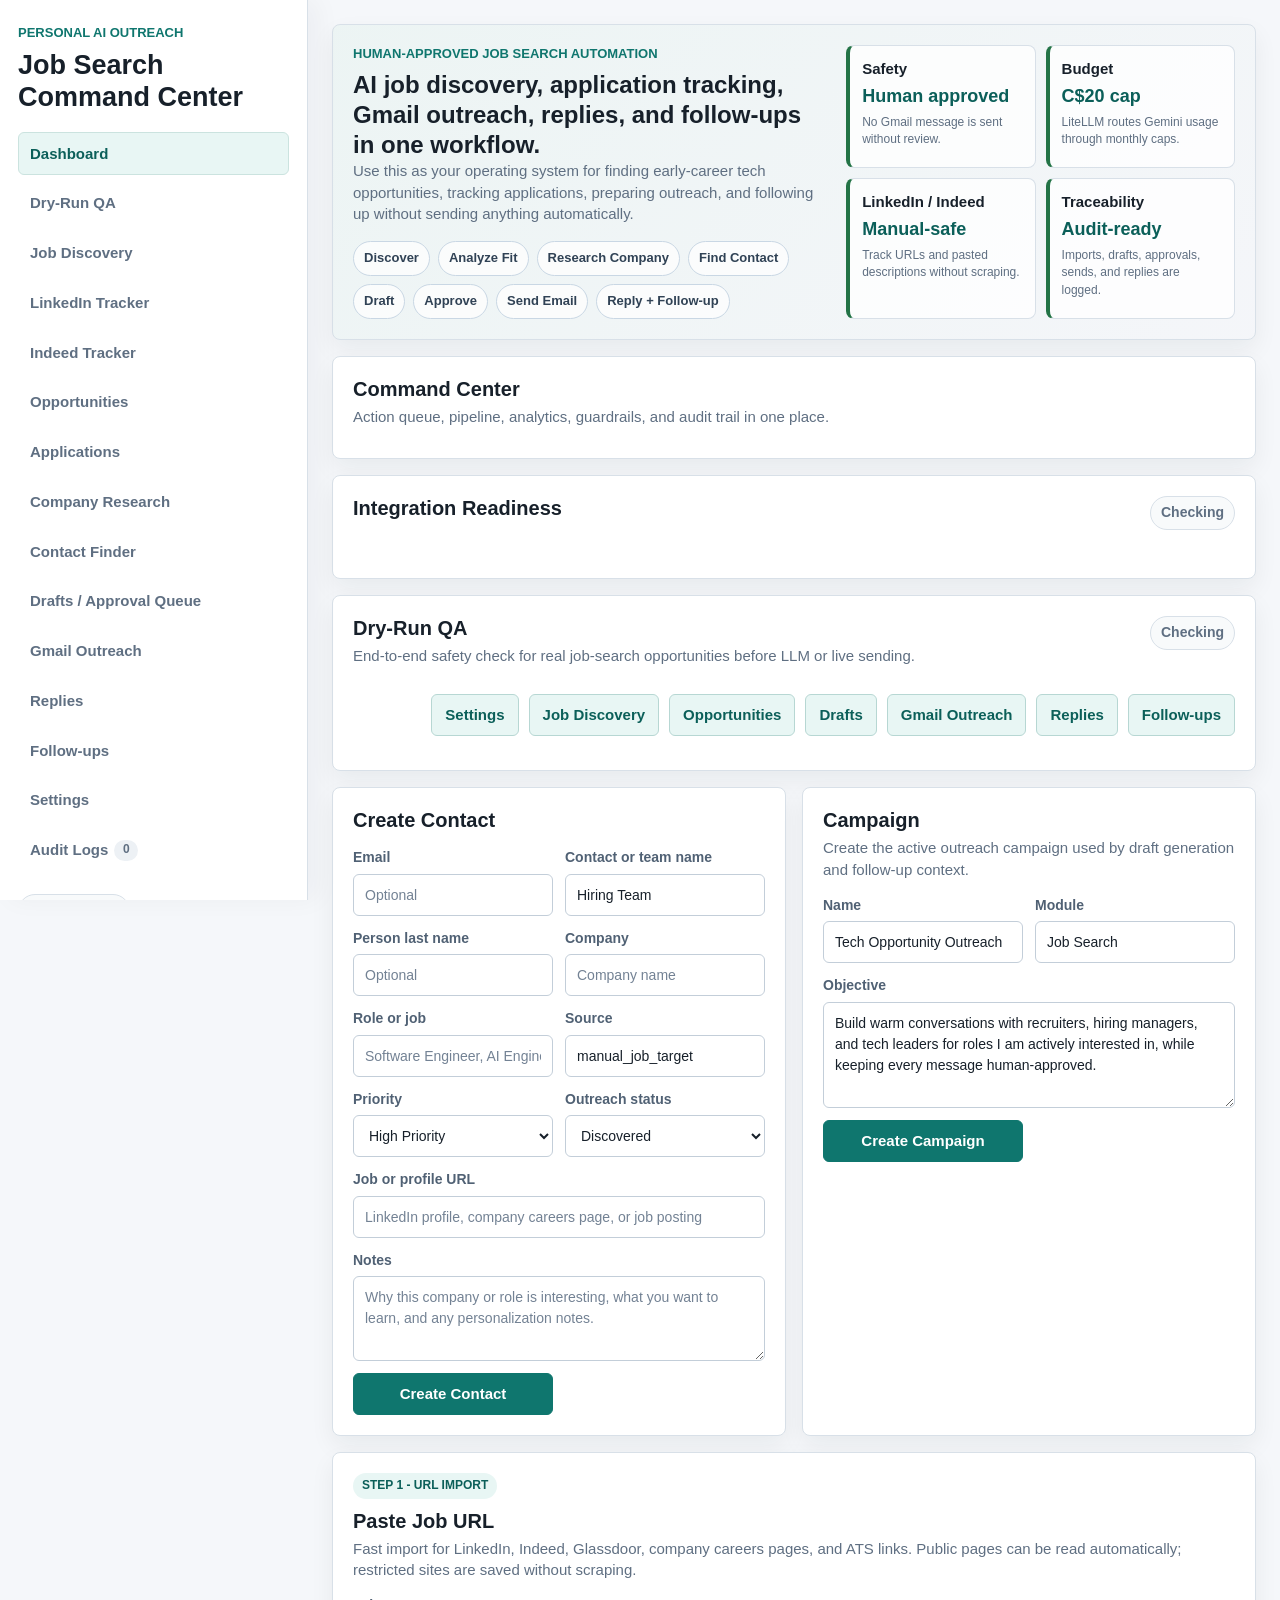
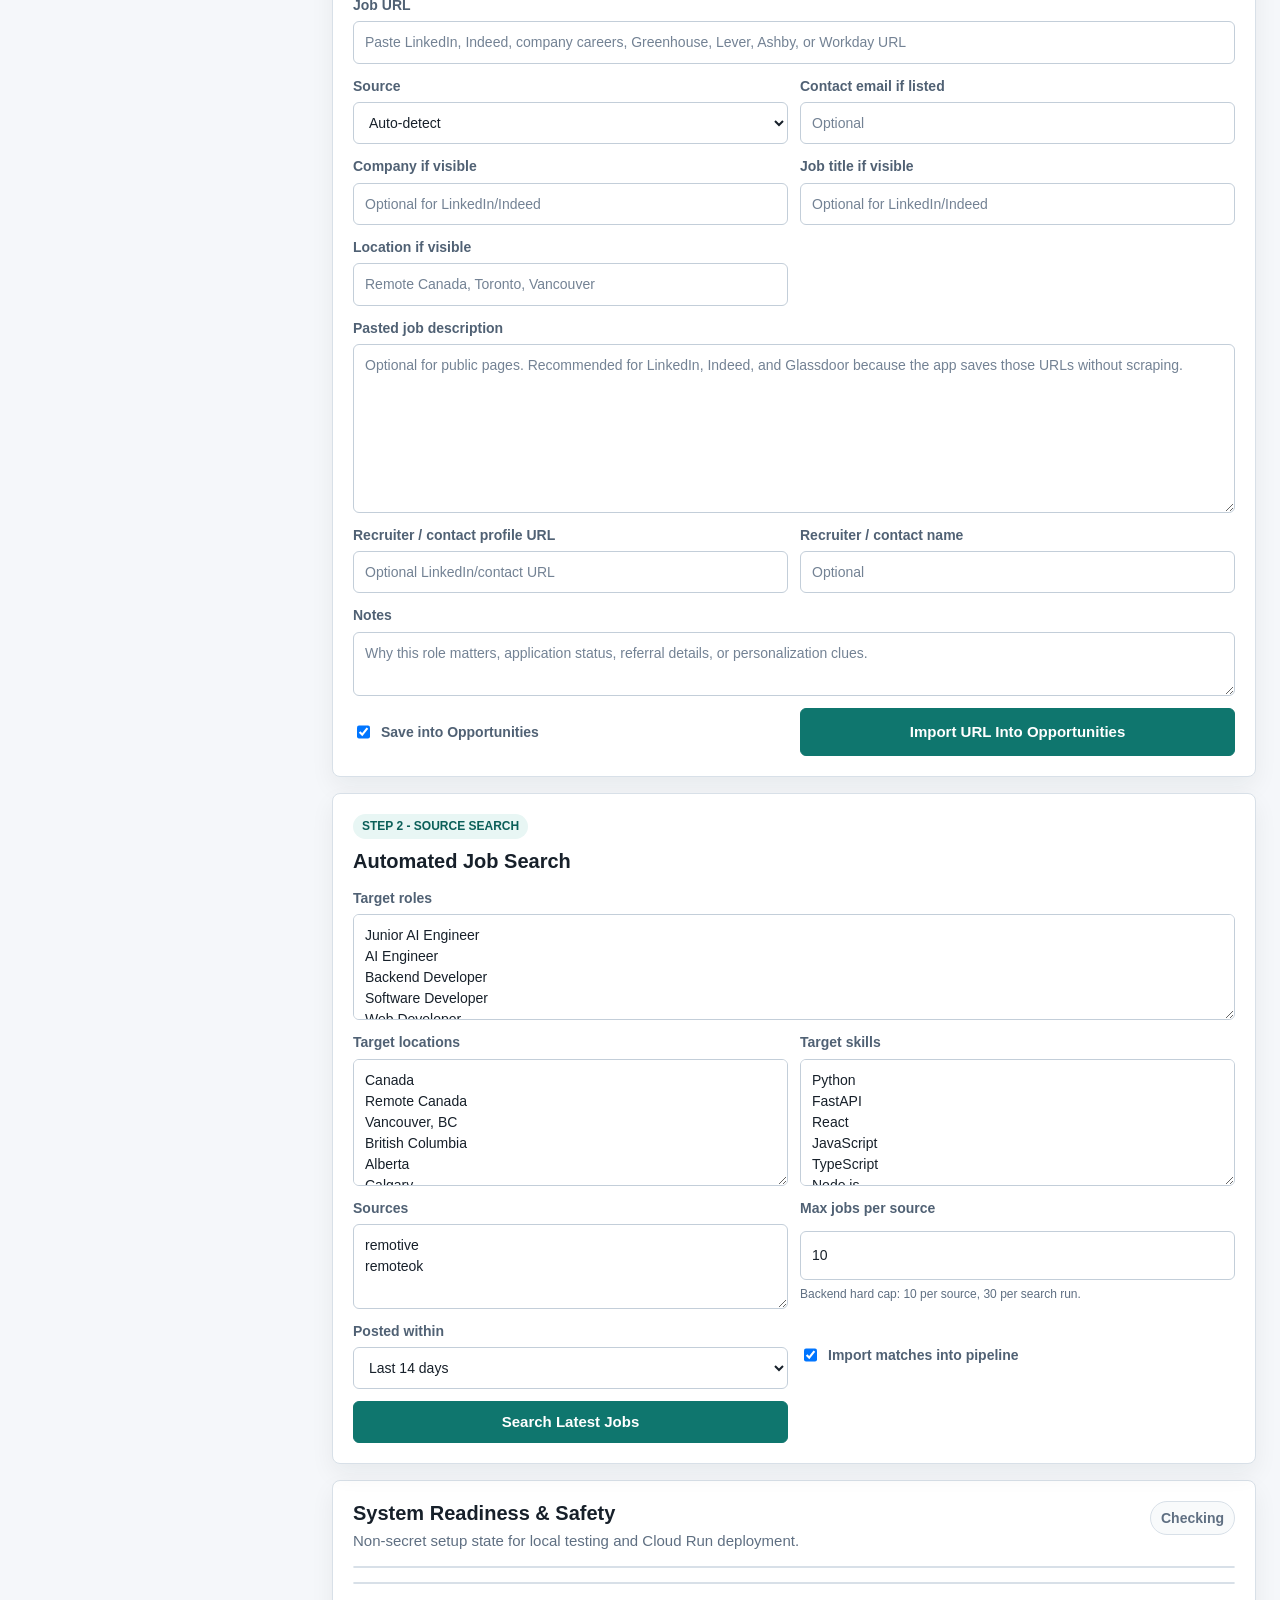
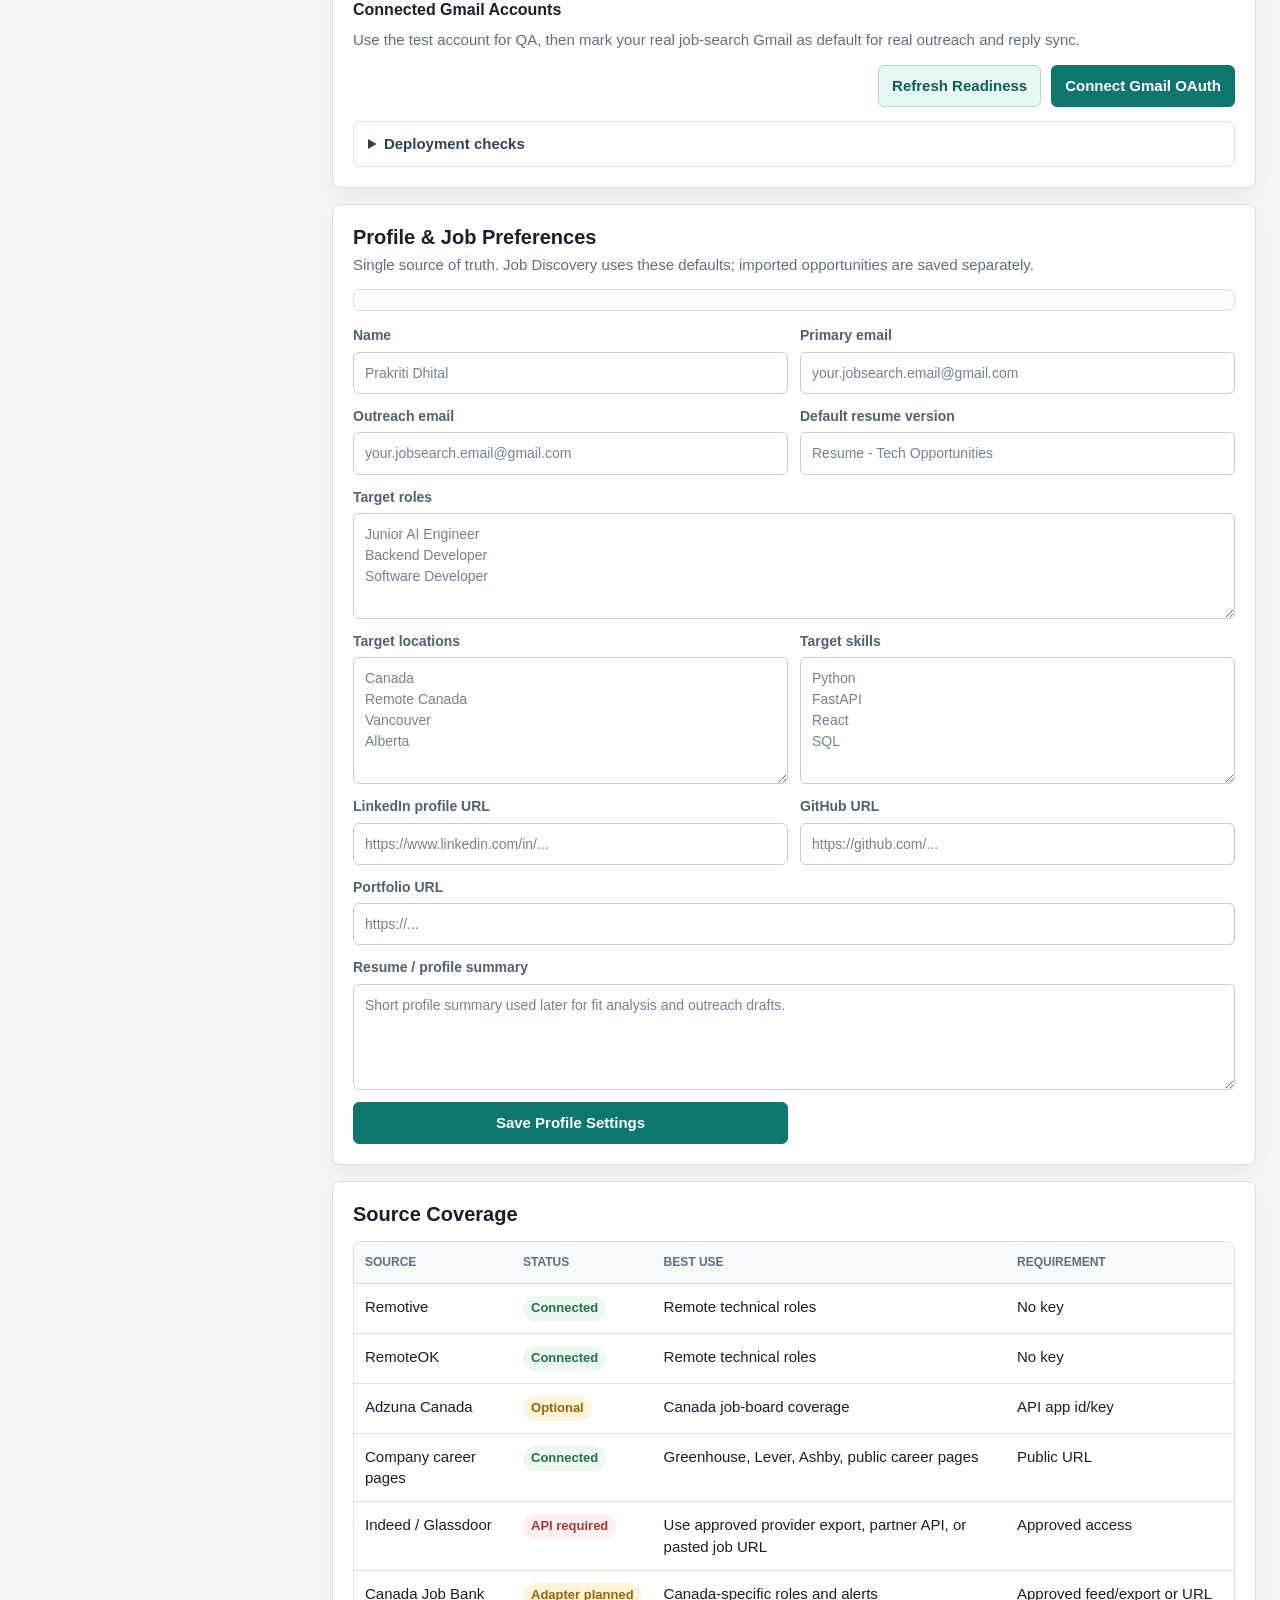
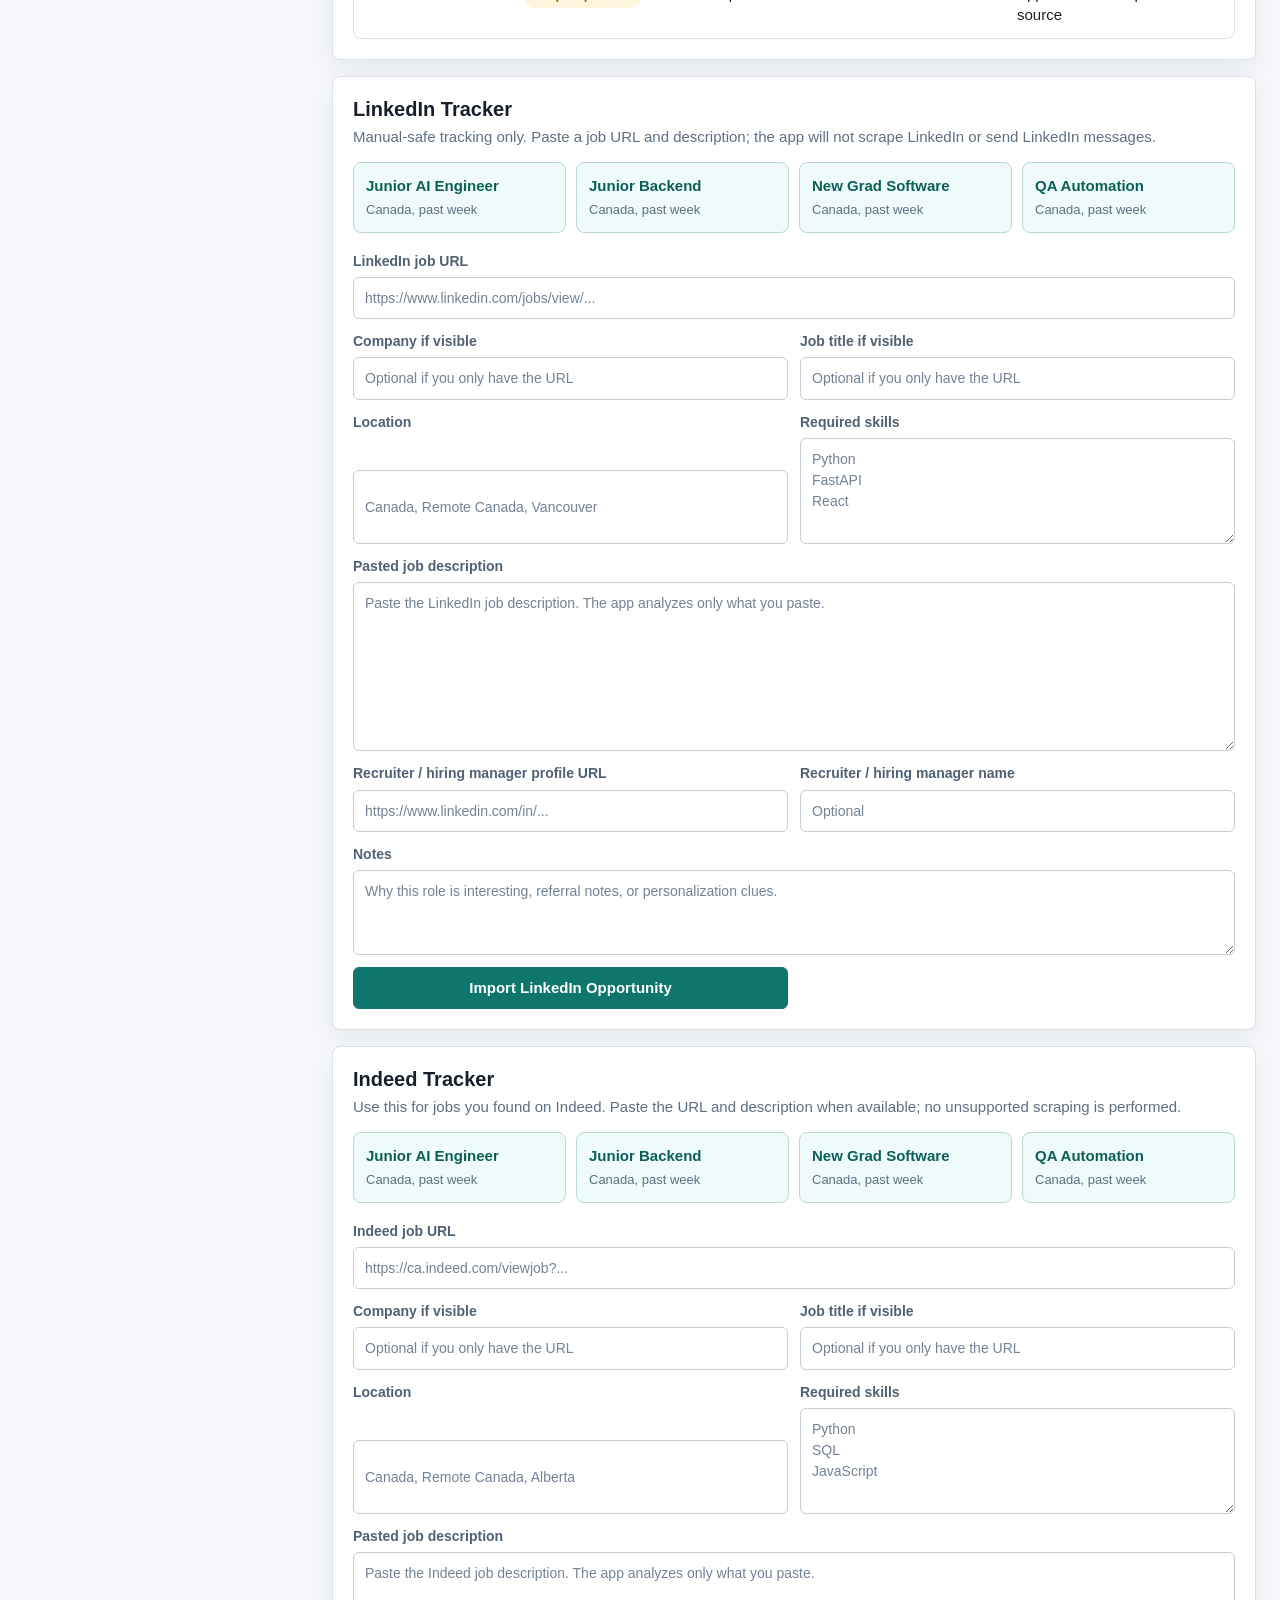
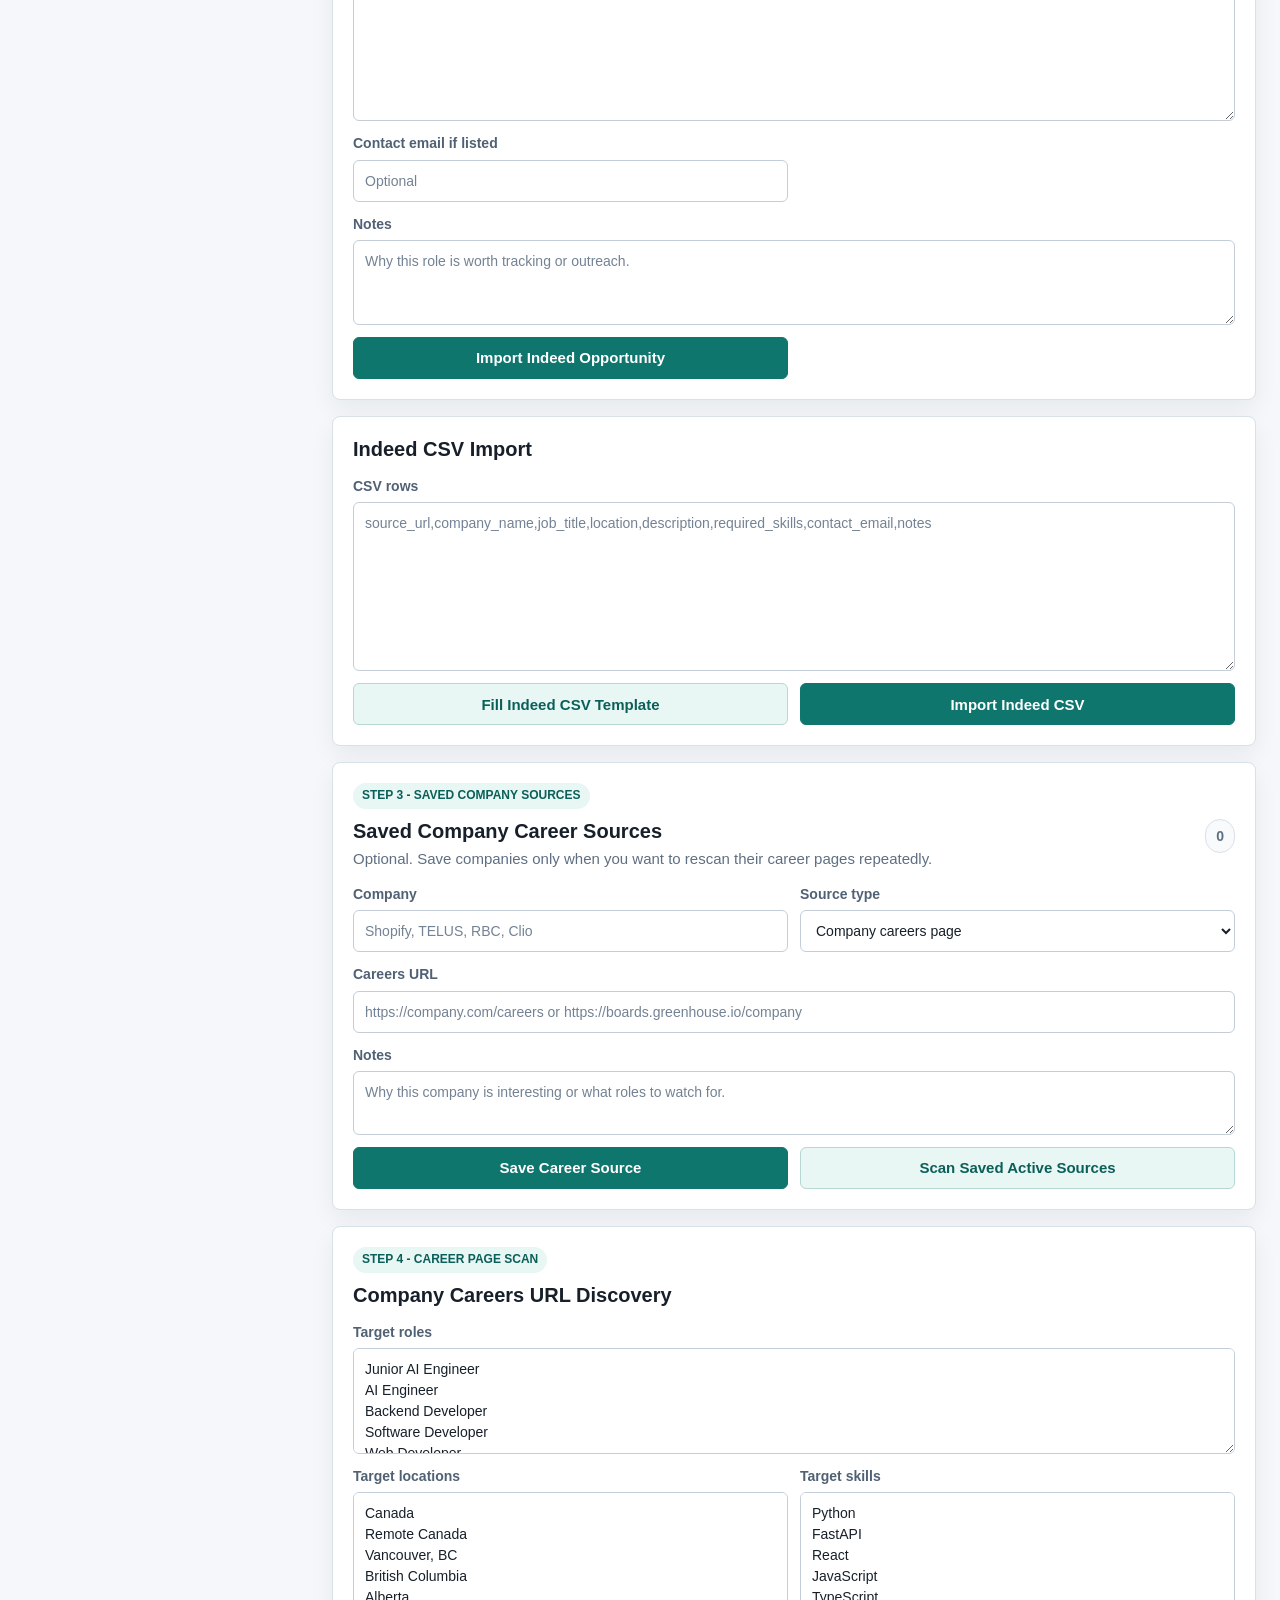
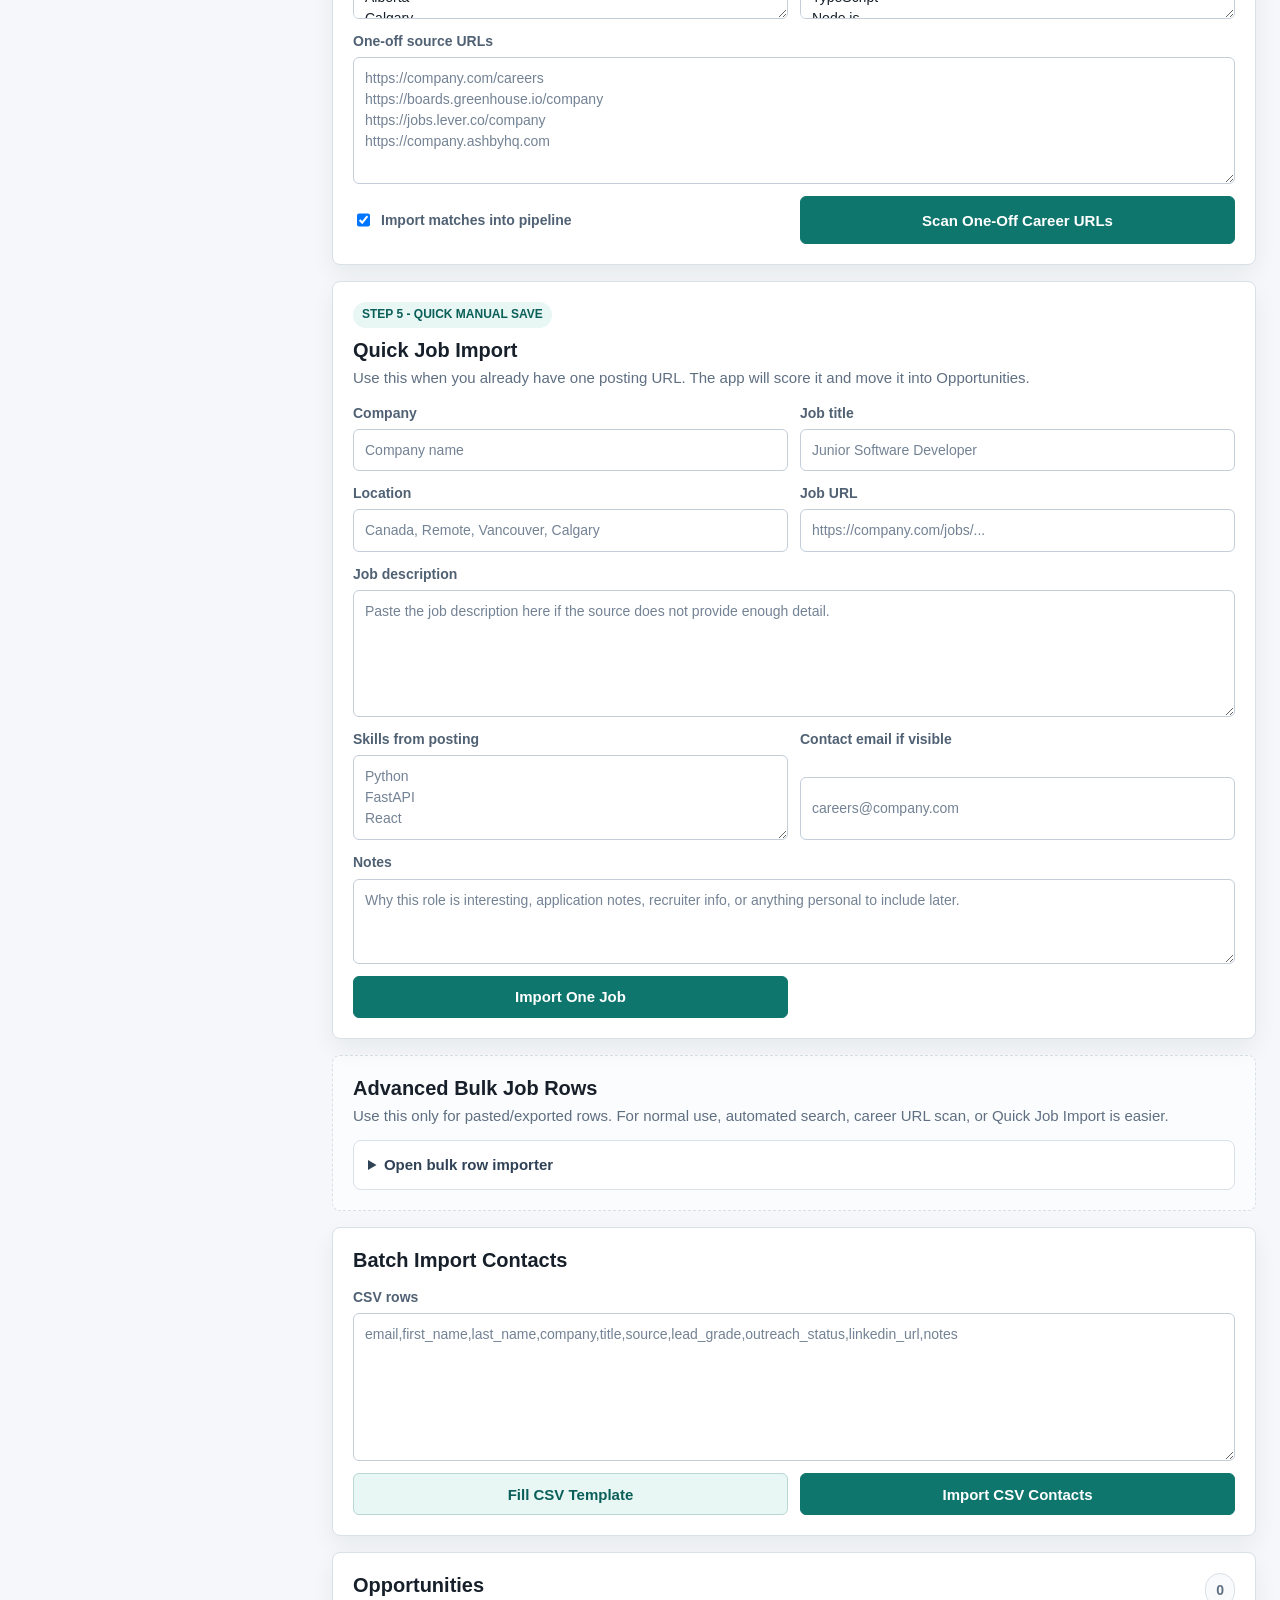
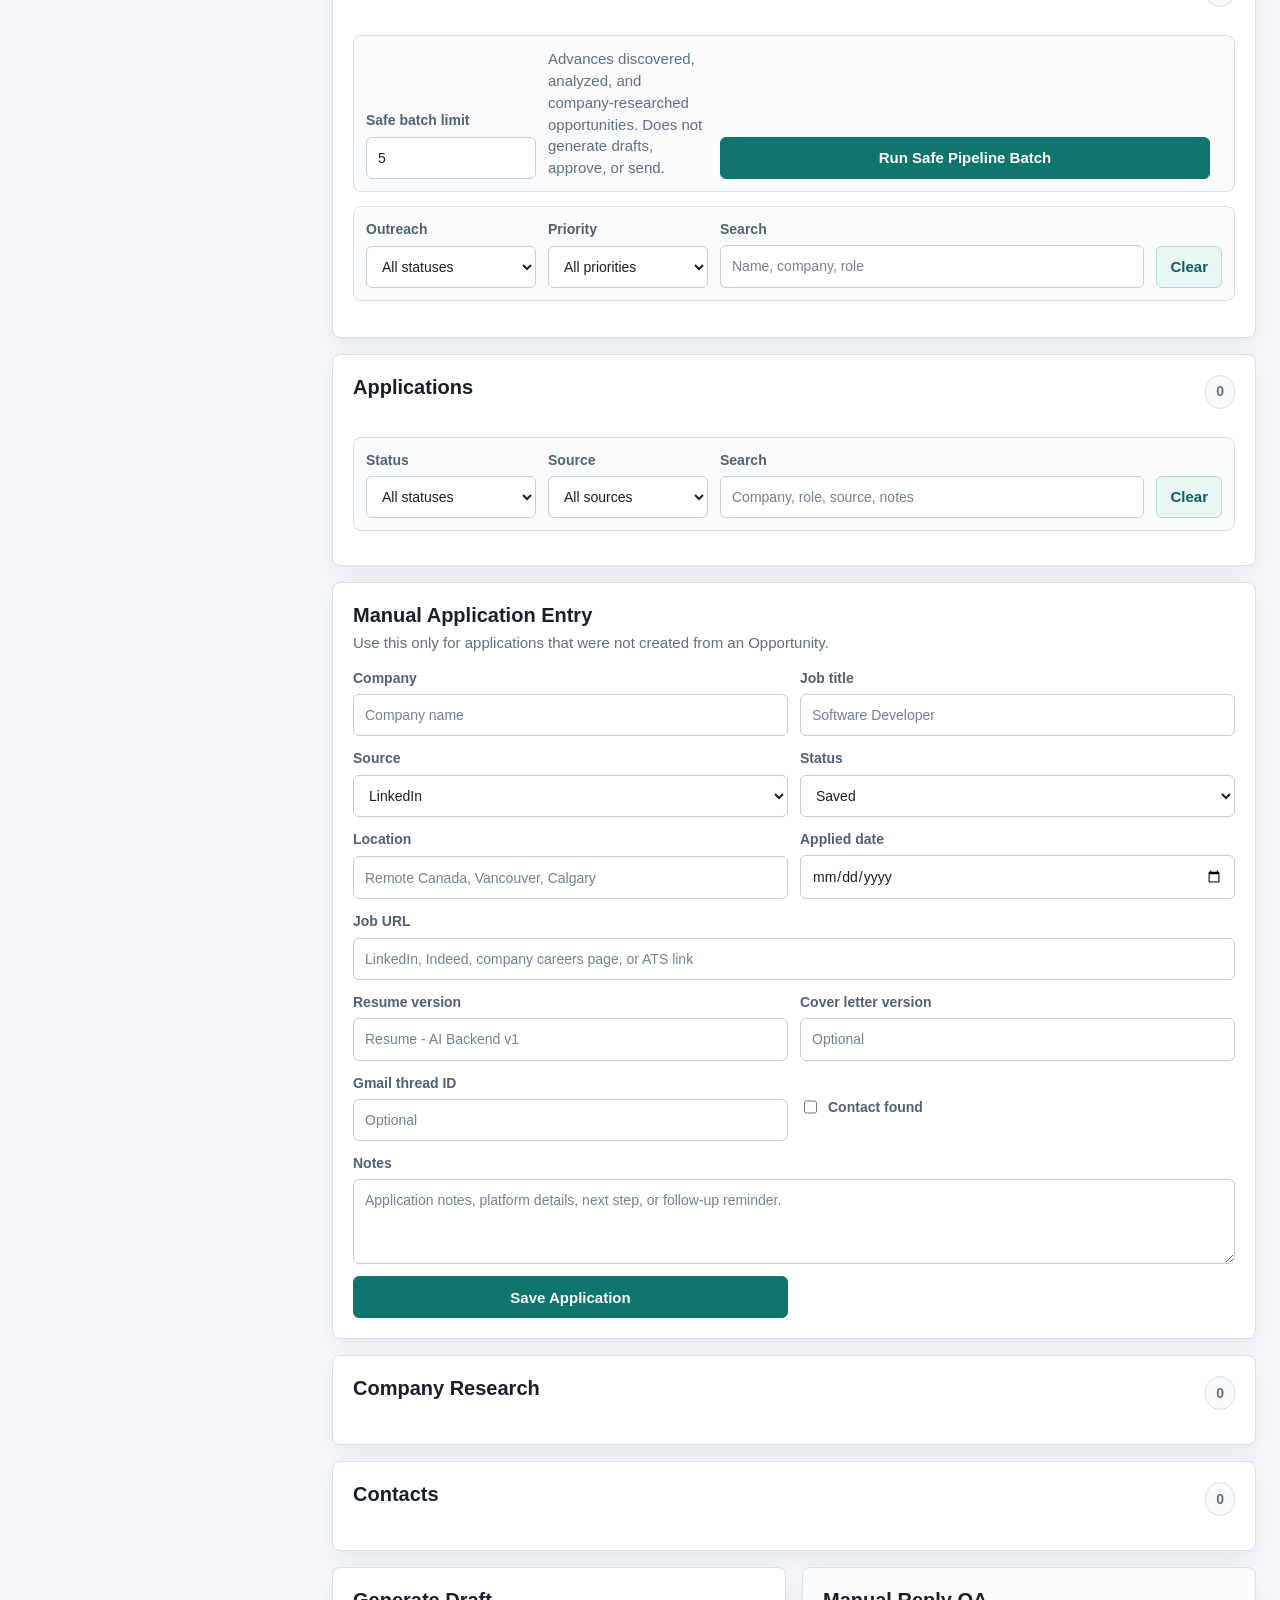
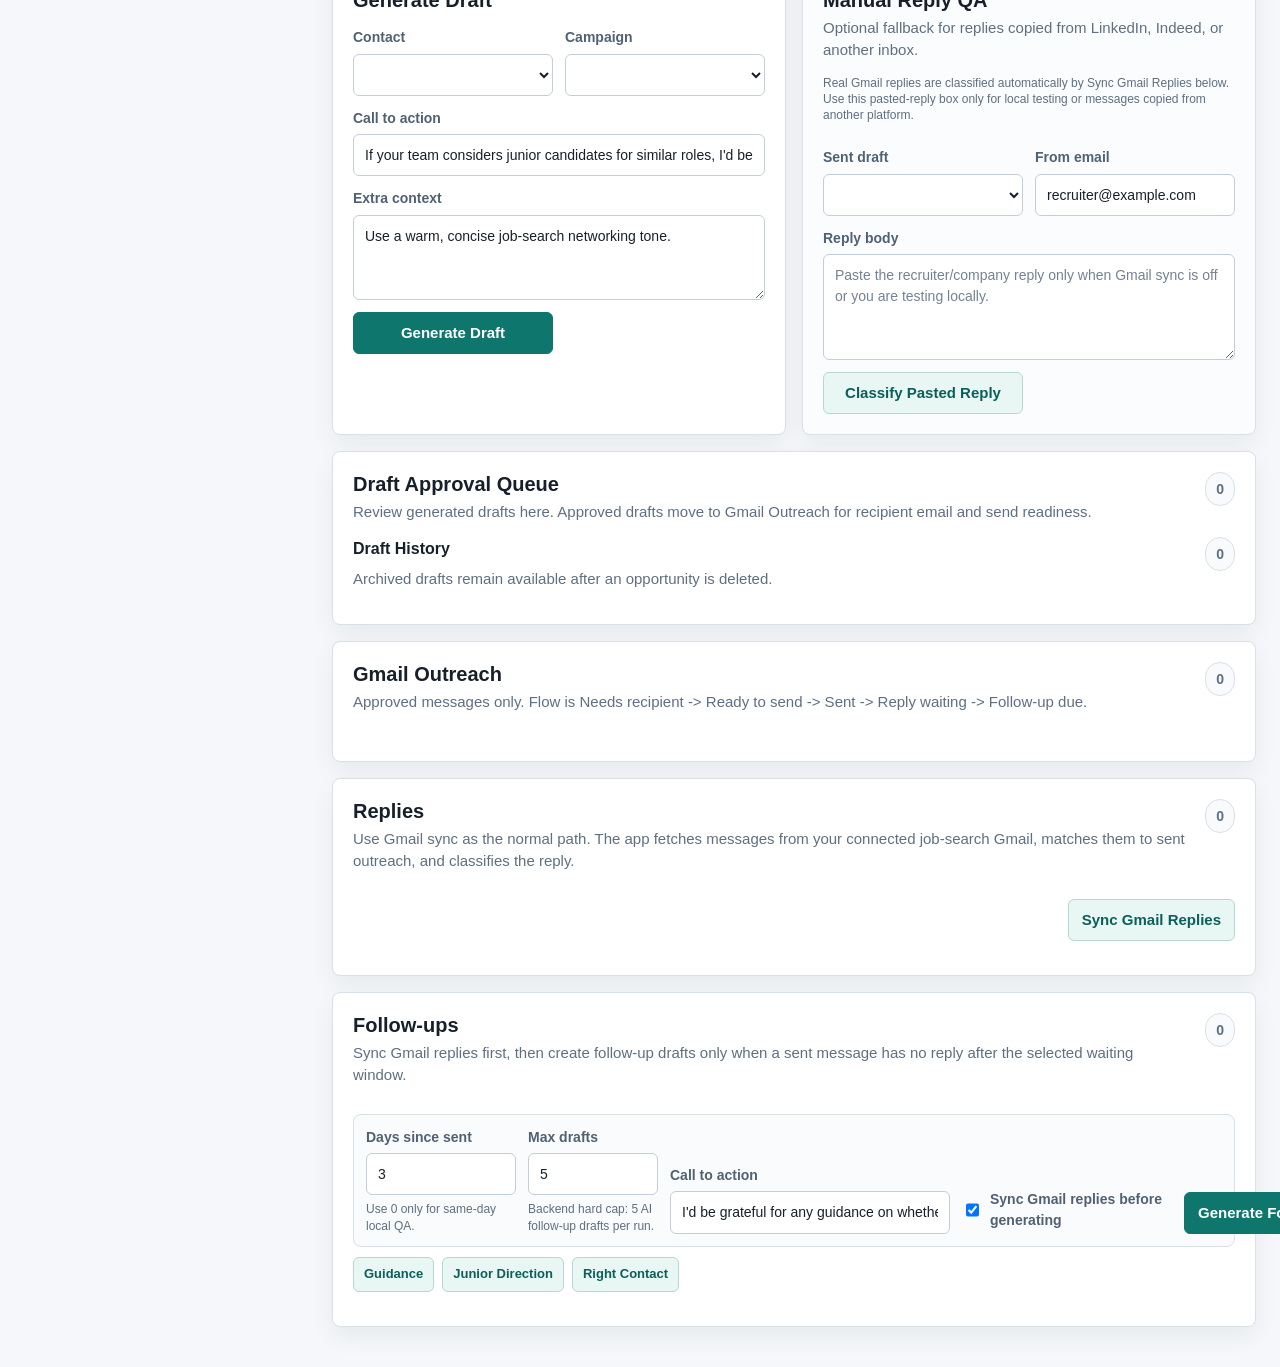
==== commit 164ff81c: "Fix Gmail OAuth and preserve draft history" ====
--- a/dashboard/index.html
+++ b/dashboard/index.html
@@ -1154,6 +1154,16 @@
         <span id="draft-count" class="count">0</span>
       </div>
       <div id="drafts-list" class="draft-grid"></div>
+      <div class="panel-subsection">
+        <div class="panel-header compact-panel-header">
+          <div>
+            <h3>Draft History</h3>
+            <p class="muted compact-copy">Archived drafts remain available after an opportunity is deleted.</p>
+          </div>
+          <span id="draft-archive-count" class="count">0</span>
+        </div>
+        <div id="draft-archives-list" class="draft-grid"></div>
+      </div>
     </section>
 
     <section id="sent-section" class="panel wide" data-workspace-panel="gmail-outreach">
